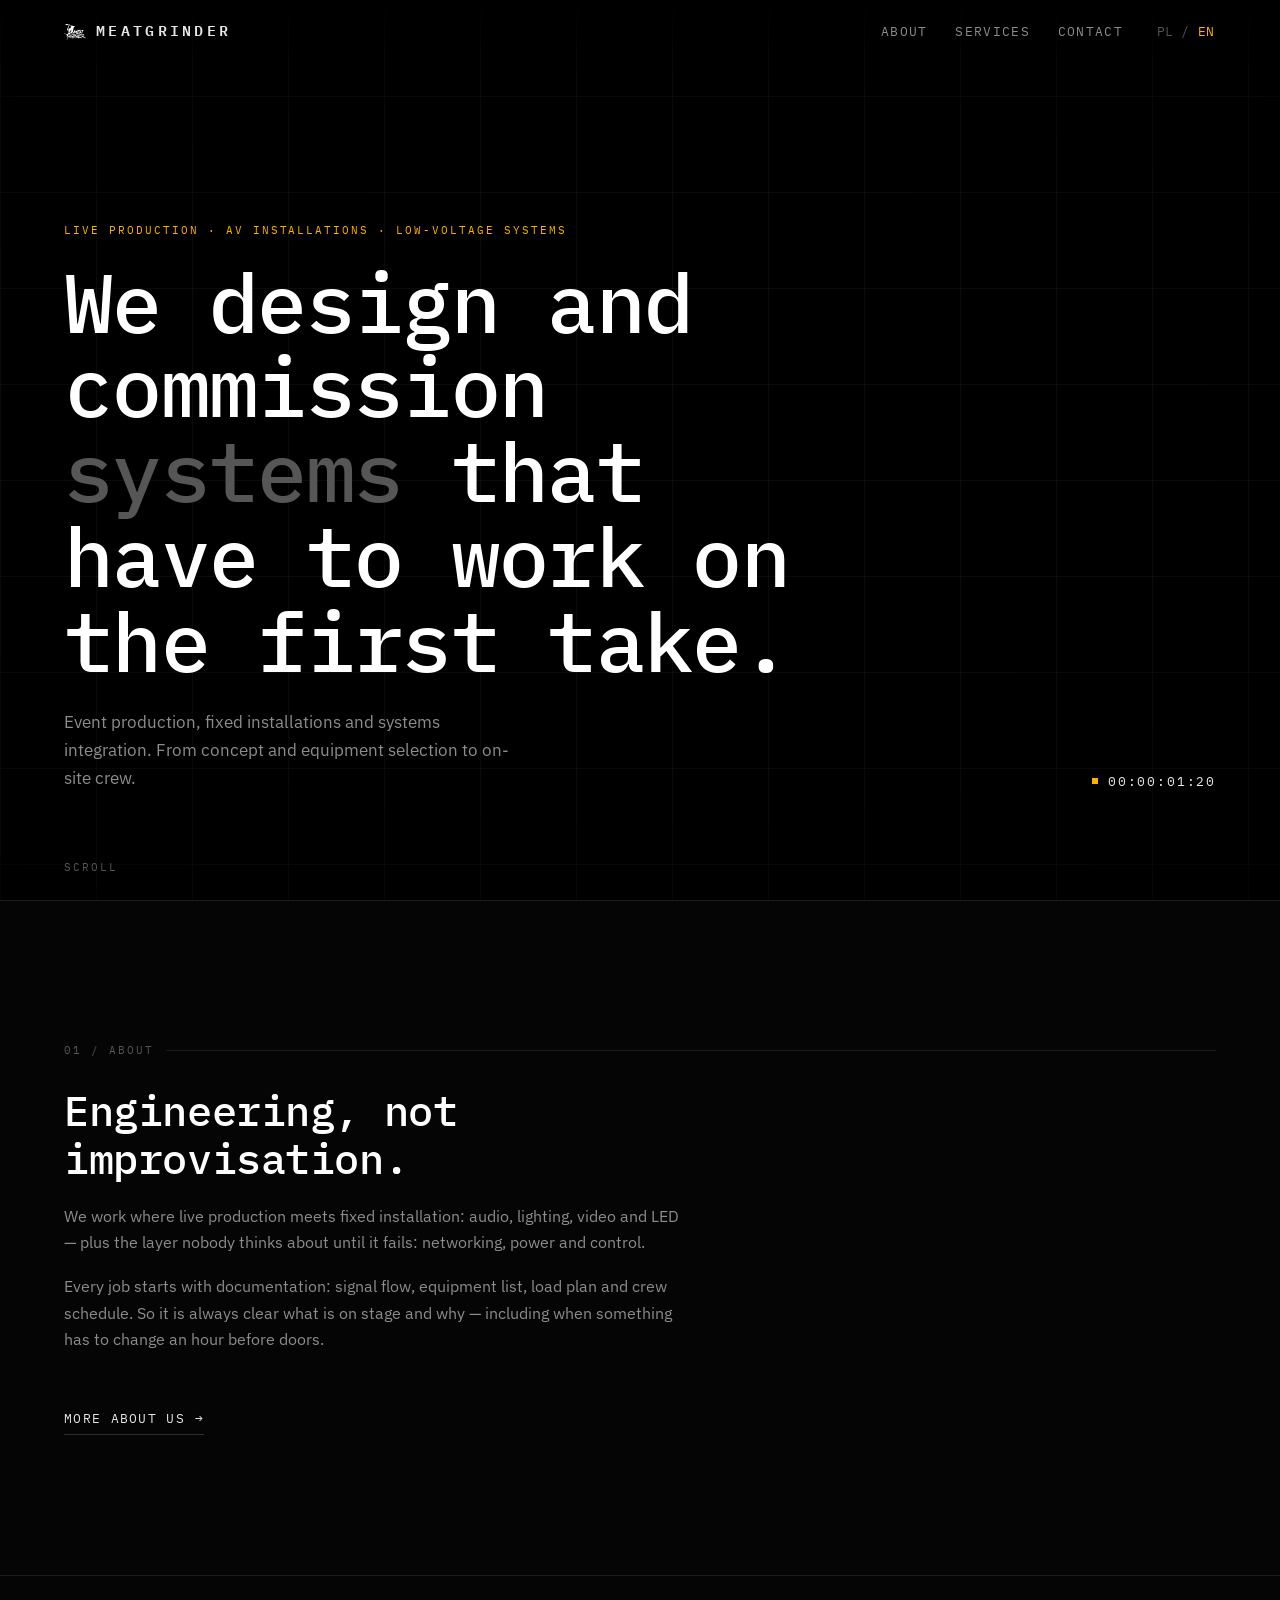
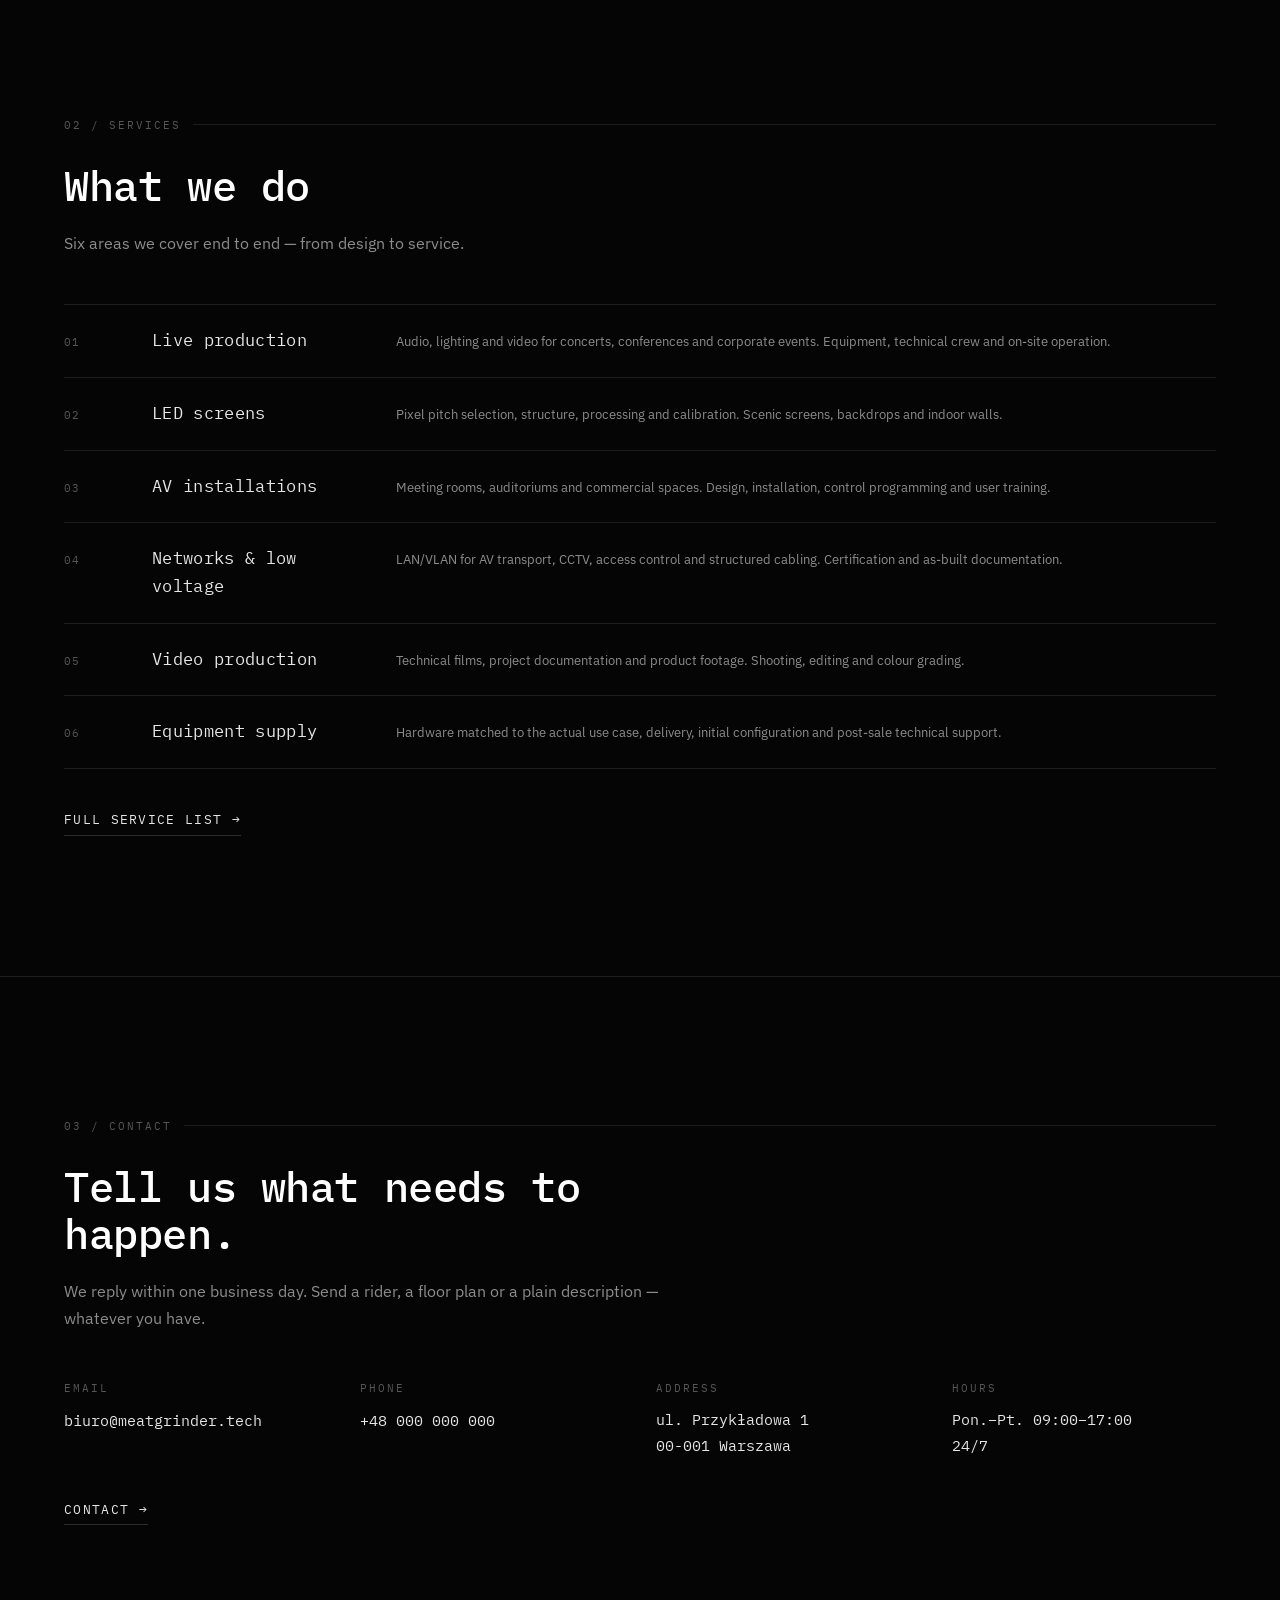
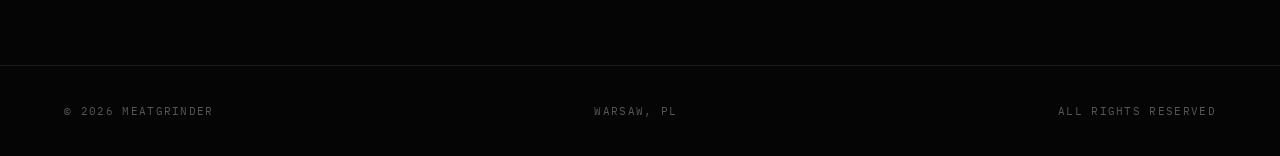
==== index.html @ f3e8b002 "dodane svg" ====
<!DOCTYPE html>
<html lang="pl">
<head>
<meta charset="utf-8">
<meta name="viewport" content="width=device-width, initial-scale=1">
<title> MEATGRINDER — technika eventowa</title>
<meta name="description" content="Oświetlenie eventowe, systemy multimedialne, rigging. Koncepcja, montaż, realizacja, obsługa.">
<meta name="theme-color" content="#050505">
<link rel="icon" href="assets/img/favicon.svg" type="image/svg+xml">

<!-- Open Graph -->
<meta property="og:title" content="MEATGRINDER">
<meta property="og:description" content="Oświetlenie eventowe · Systemy multimedialne · Rigging">
<meta property="og:type" content="website">

<link rel="preconnect" href="https://fonts.googleapis.com">
<link rel="preconnect" href="https://fonts.gstatic.com" crossorigin>
<link href="https://fonts.googleapis.com/css2?family=IBM+Plex+Mono:wght@400;500;600&family=IBM+Plex+Sans:wght@400;500&display=swap" rel="stylesheet">
<link rel="stylesheet" href="assets/css/style.css">

<script>
  /* klasa dodawana tylko wtedy, gdy intro faktycznie się odpali */
  (function () {
    try {
      if (!sessionStorage.getItem("averto.intro") &&
          !matchMedia("(prefers-reduced-motion: reduce)").matches) {
        document.documentElement.classList.add("is-intro");
      }
    } catch (e) {}
  })();
</script>
<noscript><style>.intro{display:none}</style></noscript>
</head>

<body>

<!-- ===== INTRO (raz na sesję) ===== -->
<div class="intro" id="intro" aria-hidden="true">
  <img class="intro__mark" src="assets/img/logo-mark.svg" alt="">
</div>

<!-- ===== NAVBAR ===== -->
<header class="nav" id="nav">
  <a class="nav__brand" href="index.html" aria-label="MEATGRINDER — strona główna">
    <img class="nav__mark" src="assets/img/logo-mark.svg" alt="">
    <span class="nav__word">MEATGRINDER</span>
  </a>

  <nav class="nav__links" id="navLinks" aria-label="Menu główne">
    <a href="o-nas.html"   data-i18n="nav.about">O nas</a>
    <a href="oferta.html"  data-i18n="nav.offer">Oferta</a>
    <a href="kontakt.html" data-i18n="nav.contact">Kontakt</a>
  </nav>

  <div class="lang lang--text" role="group" data-i18n-attr="aria-label:lang.aria" aria-label="Wybór języka">
    <button class="lang__btn" data-lang="pl" lang="pl">
      <img class="lang__flag" src="assets/img/flag-pl.svg" alt="">PL</button>
    <span class="lang__sep" aria-hidden="true">/</span>
    <button class="lang__btn" data-lang="en" lang="en">
      <img class="lang__flag" src="assets/img/flag-en.svg" alt="">EN</button>
  </div>

  <button class="nav__toggle" aria-expanded="false" aria-controls="navLinks" data-i18n="nav.menu">Menu</button>
</header>

<main>

  <!-- ===== HERO ===== -->
  <section class="hero">
    <video class="hero__media" autoplay muted loop playsinline preload="metadata"
           poster="assets/img/hero-poster.jpg">
      <source src="assets/video/hero.webm" type="video/webm">
      <source src="assets/video/hero.mp4"  type="video/mp4">
    </video>
    <div class="hero__scrim"></div>
    <div class="hero__grid"></div>

    <div class="hero__inner">
      <p class="hero__eyebrow" data-i18n="hero.eyebrow">Oświetlenie eventowe · Systemy multimedialne · Rigging</p>
      <h1 class="hero__title" data-i18n="hero.title">Zbudujemy Twój <em>event</em>.</h1>
      <p class="hero__sub" data-i18n="hero.sub">Oświetlenie eventowe, systemy multimedialne, i rigging. Od wsparcia koncepcyjnego, po montaż, obsługę i realizację.</p>
    </div>

    <div class="hero__tc" id="tc" aria-hidden="true"><b>00:00:00:00</b></div>
    <a class="hero__scroll" href="#o-nas" data-i18n="hero.scroll">Przewiń</a>
  </section>

  <!-- ===== O NAS ===== -->
  <section class="section" id="o-nas">
    <div class="wrap">
      <p class="label" data-i18n="about.label">01 / O nas</p>
      <div class="section__head">
        <h2 class="section__title" data-i18n="about.title">Inżynieria, nie improwizacja.</h2>
      </div>
      <div class="section__body">
        <p class="section__lead" data-i18n="about.p1">Pracujemy na styku sceny i instalacji: nagłośnienie, oświetlenie, wideo i LED, a do tego warstwa, o której nikt nie pamięta do momentu awarii — sieć, zasilanie i sterowanie.</p>
        <p data-i18n="about.p2">Każdą realizację zaczynamy od dokumentacji: schemat sygnałowy, lista sprzętu, plan obciążeń i rozpiska ekipy.</p>
      </div>
      <a class="more" href="o-nas.html"><span data-i18n="about.more">Więcej o firmie</span> →</a>
    </div>
  </section>

  <!-- ===== OFERTA ===== -->
  <section class="section" id="oferta">
    <div class="wrap">
      <p class="label" data-i18n="offer.label">02 / Oferta</p>
      <div class="section__head">
        <h2 class="section__title" data-i18n="offer.title">Zakres usług</h2>
        <p class="section__lead" data-i18n="offer.lead">Sześć obszarów, w których pracujemy kompleksowo — od projektu po serwis.</p>
      </div>

      <ul class="services">
        <li>
          <span class="services__idx">01</span>
          <span class="services__name" data-i18n="svc.1.name">Realizacje sceniczne</span>
          <span class="services__desc" data-i18n="svc.1.desc">Nagłośnienie, oświetlenie i wideo dla koncertów, konferencji i eventów firmowych.</span>
        </li>
        <li>
          <span class="services__idx">02</span>
          <span class="services__name" data-i18n="svc.2.name">Ekrany LED</span>
          <span class="services__desc" data-i18n="svc.2.desc">Dobór rastra, konstrukcja, procesing i kalibracja.</span>
        </li>
        <li>
          <span class="services__idx">03</span>
          <span class="services__name" data-i18n="svc.3.name">Instalacje AV</span>
          <span class="services__desc" data-i18n="svc.3.desc">Sale konferencyjne, audytoria i przestrzenie komercyjne.</span>
        </li>
        <li>
          <span class="services__idx">04</span>
          <span class="services__name" data-i18n="svc.4.name">Sieci i niskie prądy</span>
          <span class="services__desc" data-i18n="svc.4.desc">Sieci LAN/VLAN pod transmisję AV, CCTV, kontrola dostępu.</span>
        </li>
        <li>
          <span class="services__idx">05</span>
          <span class="services__name" data-i18n="svc.5.name">Produkcja wideo</span>
          <span class="services__desc" data-i18n="svc.5.desc">Filmy techniczne, dokumentacja realizacji i materiały produktowe.</span>
        </li>
        <li>
          <span class="services__idx">06</span>
          <span class="services__name" data-i18n="svc.6.name">Dystrybucja sprzętu</span>
          <span class="services__desc" data-i18n="svc.6.desc">Dobór urządzeń, dostawa, konfiguracja i wsparcie techniczne.</span>
        </li>
      </ul>

      <a class="more" href="oferta.html"><span data-i18n="offer.more">Pełna oferta</span> →</a>
    </div>
  </section>

  <!-- ===== KONTAKT ===== -->
  <section class="section" id="kontakt">
    <div class="wrap">
      <p class="label" data-i18n="contact.label">03 / Kontakt</p>
      <div class="section__head">
        <h2 class="section__title" data-i18n="contact.title">Napisz, co masz do zrobienia.</h2>
        <p class="section__lead" data-i18n="contact.lead">Odpowiadamy w ciągu jednego dnia roboczego.</p>
      </div>

      <div class="contact">
        <div>
          <p class="contact__k" data-i18n="contact.k.mail">E-mail</p>
          <a class="contact__v" href="mailto:kontakt@averto.pl">biuro@meatgrinder.tech</a>
        </div>
        <div>
          <p class="contact__k" data-i18n="contact.k.phone">Telefon</p>
          <a class="contact__v" href="tel:+48000000000">+48 000 000 000</a>
        </div>
        <div>
          <p class="contact__k" data-i18n="contact.k.addr">Adres</p>
          <p class="contact__v">ul. Przykładowa 1<br>00-001 Warszawa</p>
        </div>
        <div>
          <p class="contact__k" data-i18n="contact.k.hours">Godziny</p>
          <p class="contact__v">Pon.–Pt. 09:00–17:00<br>24/7</p>
        </div>
      </div>

      <a class="more" href="kontakt.html"><span data-i18n="nav.contact">Kontakt</span> →</a>
    </div>
  </section>

</main>

<!-- ===== STOPKA ===== -->
<footer class="footer">
  <div class="wrap footer__in">
    <span>© <span data-year>2026</span> MEATGRINDER</span>
    <span data-i18n="foot.made">Warszawa, PL</span>
    <span data-i18n="foot.rights">Wszelkie prawa zastrzeżone</span>
  </div>
</footer>

<script src="assets/js/i18n.js"></script>
<script src="assets/js/main.js"></script>
</body>
</html>
---- assets/css/style.css ----
/* =========================================================================
   AVERTO — arkusz główny
   Struktura: 1) tokeny  2) reset  3) nawigacja  4) hero  5) sekcje
              6) strony wewnętrzne  7) stopka  8) intro  9) responsywność
   ========================================================================= */

/* ---------- 1. TOKENY ---------------------------------------------------- */
:root {
  /* kolory */
  --bg:         #050505;   /* tło główne — nie czysta czerń, mniej "dziury" na OLED */
  --bg-elev:    #0b0b0b;   /* tło kart / navbara po scrollu */
  --line:       #1c1c1c;   /* hairline domyślny */
  --line-hi:    #2e2e2e;   /* hairline aktywny */
  --text:       #e6e6e6;   /* tekst podstawowy */
  --text-dim:   #8c8c8c;   /* tekst drugorzędny */
  --text-faint: #565656;   /* etykiety, metadane */
  --text-max:   #ffffff;   /* tylko hover i największy display */
  --signal:     #ffb000;   /* jedyny kolor akcentu — bursztyn terminala */

  /* typografia */
  --mono: "IBM Plex Mono", ui-monospace, SFMono-Regular, Menlo, Consolas, monospace;
  --sans: "IBM Plex Sans", ui-sans-serif, system-ui, "Segoe UI", Arial, sans-serif;
  /* chcesz 100% command line? podmień powyżej --sans na taką samą wartość jak --mono */

  --fs-display: clamp(2.4rem, 7vw, 5.2rem);
  --fs-h2:      clamp(1.6rem, 3.4vw, 2.6rem);
  --fs-h3:      1.05rem;
  --fs-body:    1rem;
  --fs-small:   0.8125rem;
  --fs-label:   0.6875rem;

  --track-label: 0.18em;   /* letter-spacing etykiet */
  --track-nav:   0.1em;

  /* siatka */
  --nav-h:   64px;
  --gutter:  clamp(20px, 5vw, 64px);
  --maxw:    1320px;
  --readw:   62ch;

  --ease: cubic-bezier(0.22, 1, 0.36, 1);
}

/* ---------- 2. RESET ----------------------------------------------------- */
*, *::before, *::after { box-sizing: border-box; }

html { scroll-behavior: smooth; scroll-padding-top: var(--nav-h); }

body {
  margin: 0;
  background: var(--bg);
  color: var(--text);
  font-family: var(--sans);
  font-size: var(--fs-body);
  line-height: 1.65;
  -webkit-font-smoothing: antialiased;
  text-rendering: optimizeLegibility;
}

img, svg, video { display: block; max-width: 100%; }
a { color: inherit; text-decoration: none; }
button { font: inherit; color: inherit; background: none; border: 0; cursor: pointer; }

:focus-visible {
  outline: 1px solid var(--signal);
  outline-offset: 3px;
}

::selection { background: var(--signal); color: #000; }

/* pomocnicze */
.wrap { width: 100%; max-width: var(--maxw); margin-inline: auto; padding-inline: var(--gutter); }
.sr-only {
  position: absolute; width: 1px; height: 1px; padding: 0; margin: -1px;
  overflow: hidden; clip: rect(0 0 0 0); white-space: nowrap; border: 0;
}

/* etykieta sekcji — mała, monospace, spacjowana */
.label {
  font-family: var(--mono);
  font-size: var(--fs-label);
  letter-spacing: var(--track-label);
  text-transform: uppercase;
  color: var(--text-faint);
  display: flex;
  align-items: center;
  gap: 12px;
  margin: 0 0 28px;
}
.label::after {
  content: "";
  flex: 1;
  height: 1px;
  background: var(--line);
}

h1, h2, h3 { font-family: var(--mono); font-weight: 500; margin: 0; }

/* ---------- 3. NAWIGACJA ------------------------------------------------- */
.nav {
  position: fixed;
  inset: 0 0 auto 0;
  z-index: 60;
  height: var(--nav-h);
  display: flex;
  align-items: center;
  gap: 32px;
  padding-inline: var(--gutter);
  background: transparent;
  border-bottom: 1px solid transparent;
  transition: background .35s var(--ease), border-color .35s var(--ease);
}
/* nad filmem: delikatny scrim, żeby litery były czytelne */
.nav::before {
  content: "";
  position: absolute; inset: 0;
  background: linear-gradient(to bottom, rgba(0,0,0,.85), rgba(0,0,0,0));
  pointer-events: none;
  transition: opacity .35s var(--ease);
}
.nav.is-solid {
  background: rgba(5,5,5,.92);
  backdrop-filter: blur(10px);
  border-bottom-color: var(--line);
}
.nav.is-solid::before { opacity: 0; }
/* podstrony mają navbar czarny od startu */
.nav.nav--opaque { background: var(--bg); border-bottom-color: var(--line); }
.nav.nav--opaque::before { opacity: 0; }

.nav__brand {
  position: relative;
  display: flex;
  align-items: center;
  gap: 10px;
  margin-right: auto;
}
.nav__mark { width: 22px; height: 22px; }
.nav__word {
  font-family: var(--mono);
  font-size: 0.9375rem;
  font-weight: 600;
  letter-spacing: 0.22em;
  text-transform: uppercase;
}
.nav__word span { color: var(--text-faint); font-weight: 400; }

.nav__links { position: relative; display: flex; gap: 28px; }
.nav__links a {
  font-family: var(--mono);
  font-size: var(--fs-small);
  letter-spacing: var(--track-nav);
  text-transform: uppercase;
  color: var(--text-dim);
  padding: 6px 0;
  transition: color .2s;
}
.nav__links a:hover { color: var(--text-max); }
.nav__links a[aria-current="page"] { color: var(--text); }
.nav__links a[aria-current="page"]::after {
  content: "";
  display: block;
  height: 1px;
  margin-top: 4px;
  background: var(--signal);
}

/* przełącznik języka */
.lang {
  position: relative;
  display: flex;
  align-items: center;
  gap: 6px;
  font-family: var(--mono);
  font-size: var(--fs-small);
  letter-spacing: 0.08em;
}
.lang__sep { color: var(--text-faint); }
.lang__btn {
  color: var(--text-faint);
  padding: 4px 2px;
  transition: color .2s;
}
.lang__btn:hover { color: var(--text); }
.lang__btn.is-active { color: var(--signal); }
.lang__flag { width: 18px; height: 12px; margin-right: 6px; vertical-align: -1px; }
/* domyślnie flagi ukryte — patrz README, sekcja "Flagi" */
.lang--text .lang__flag { display: none; }

/* przycisk menu mobilnego */
.nav__toggle {
  display: none;
  font-family: var(--mono);
  font-size: var(--fs-small);
  letter-spacing: var(--track-nav);
  color: var(--text);
}

/* ---------- 4. HERO ------------------------------------------------------ */
.hero {
  position: relative;
  min-height: 100svh;
  display: flex;
  align-items: flex-end;
  overflow: hidden;
  background: #000;
}
.hero__media {
  position: absolute;
  inset: 0;
  width: 100%; height: 100%;
  object-fit: cover;
  /* film sam w sobie przygaszony — logo i tekst zawsze wygrywają */
  filter: saturate(.75) contrast(1.05) brightness(.62);
}
/* scrim: ciemniej u góry (navbar) i u dołu (treść), jaśniej w środku */
.hero__scrim {
  position: absolute; inset: 0;
  background:
    linear-gradient(to bottom, rgba(0,0,0,.75) 0%, rgba(0,0,0,.15) 30%,
                    rgba(0,0,0,.35) 65%, rgba(0,0,0,.9) 100%),
    radial-gradient(120% 90% at 50% 45%, transparent 40%, rgba(0,0,0,.6) 100%);
}
/* siatka techniczna — ledwo widoczna, ale nadaje "rysunek techniczny" */
.hero__grid {
  position: absolute; inset: 0;
  background-image:
    linear-gradient(to right, rgba(255,255,255,.045) 1px, transparent 1px),
    linear-gradient(to bottom, rgba(255,255,255,.045) 1px, transparent 1px);
  background-size: 96px 96px;
  mask-image: radial-gradient(140% 100% at 50% 50%, #000 30%, transparent 85%);
  pointer-events: none;
}

.hero__inner {
  position: relative;
  width: 100%;
  max-width: var(--maxw);
  margin-inline: auto;
  padding: 0 var(--gutter) clamp(64px, 12vh, 132px);
}
.hero__eyebrow {
  font-family: var(--mono);
  font-size: var(--fs-label);
  letter-spacing: var(--track-label);
  text-transform: uppercase;
  color: var(--signal);
  margin: 0 0 20px;
}
.hero__title {
  font-size: var(--fs-display);
  line-height: 1.02;
  letter-spacing: -0.02em;
  color: var(--text-max);
  max-width: 16ch;
}
.hero__title em {
  font-style: normal;
  color: var(--text-faint);
}
.hero__sub {
  margin: 24px 0 0;
  max-width: 46ch;
  color: var(--text-dim);
  font-size: 1.0625rem;
}

/* SYGNATURA: timecode wypalony w obrazie, jak z kamery */
.hero__tc {
  position: absolute;
  right: var(--gutter);
  bottom: clamp(64px, 12vh, 132px);
  font-family: var(--mono);
  font-size: var(--fs-small);
  letter-spacing: 0.14em;
  color: var(--text-dim);
  font-variant-numeric: tabular-nums;
  display: flex;
  align-items: center;
  gap: 10px;
}
.hero__tc b {
  font-weight: 400;
  color: var(--text);
}
.hero__tc::before {
  content: "";
  width: 6px; height: 6px;
  background: var(--signal);
  animation: pulse 2s steps(1, end) infinite;
}
@keyframes pulse { 0%, 60% { opacity: 1; } 61%, 100% { opacity: .15; } }

.hero__scroll {
  position: absolute;
  left: var(--gutter);
  bottom: 24px;
  font-family: var(--mono);
  font-size: var(--fs-label);
  letter-spacing: var(--track-label);
  text-transform: uppercase;
  color: var(--text-faint);
  transition: color .2s;
}
.hero__scroll:hover { color: var(--text); }

/* ---------- 5. SEKCJE NA STRONIE GŁÓWNEJ --------------------------------- */
.section {
  position: relative;
  padding-block: clamp(72px, 11vw, 140px);
  border-top: 1px solid var(--line);
}
.section:first-of-type { border-top: 0; }

.section__head { max-width: var(--readw); }
.section__title {
  font-size: var(--fs-h2);
  line-height: 1.15;
  letter-spacing: -0.01em;
  color: var(--text-max);
}
.section__lead {
  margin: 20px 0 0;
  color: var(--text-dim);
  max-width: var(--readw);
}
.section__body p { max-width: var(--readw); color: var(--text-dim); }
.section__body p + p { margin-top: 1.1em; }

.more {
  display: inline-flex;
  align-items: center;
  gap: 10px;
  margin-top: 40px;
  padding-bottom: 4px;
  font-family: var(--mono);
  font-size: var(--fs-small);
  letter-spacing: var(--track-nav);
  text-transform: uppercase;
  color: var(--text);
  border-bottom: 1px solid var(--line-hi);
  transition: color .2s, border-color .2s, gap .2s var(--ease);
}
.more:hover { color: var(--signal); border-color: var(--signal); gap: 16px; }

/* lista usług */
.services {
  list-style: none;
  margin: 48px 0 0;
  padding: 0;
  border-top: 1px solid var(--line);
}
.services li {
  display: grid;
  grid-template-columns: 64px minmax(0, 22ch) 1fr;
  gap: 24px;
  align-items: baseline;
  padding: 22px 0;
  border-bottom: 1px solid var(--line);
  transition: background .25s;
}
.services li:hover { background: #0a0a0a; }
.services__idx {
  font-family: var(--mono);
  font-size: var(--fs-label);
  letter-spacing: 0.1em;
  color: var(--text-faint);
}
.services li:hover .services__idx { color: var(--signal); }
.services__name {
  font-family: var(--mono);
  font-size: var(--fs-h3);
  letter-spacing: 0.02em;
  color: var(--text);
}
.services__desc { color: var(--text-dim); font-size: var(--fs-small); line-height: 1.7; }

/* dane kontaktowe */
.contact {
  display: grid;
  grid-template-columns: repeat(auto-fit, minmax(220px, 1fr));
  gap: 40px 32px;
  margin-top: 48px;
}
.contact__k {
  font-family: var(--mono);
  font-size: var(--fs-label);
  letter-spacing: var(--track-label);
  text-transform: uppercase;
  color: var(--text-faint);
  margin: 0 0 10px;
}
.contact__v {
  font-family: var(--mono);
  font-size: 0.95rem;
  color: var(--text);
  margin: 0;
  line-height: 1.7;
}
a.contact__v:hover { color: var(--signal); }

/* ---------- 6. STRONY WEWNĘTRZNE ----------------------------------------- */
.page {
  padding-top: calc(var(--nav-h) + clamp(56px, 9vw, 112px));
  padding-bottom: clamp(72px, 11vw, 140px);
  min-height: calc(100svh - 180px);
}
.page__title {
  font-size: var(--fs-display);
  line-height: 1.05;
  letter-spacing: -0.02em;
  color: var(--text-max);
  max-width: 18ch;
}
.page__lead {
  margin: 28px 0 0;
  max-width: var(--readw);
  color: var(--text-dim);
  font-size: 1.0625rem;
}
.page__rule { height: 1px; background: var(--line); margin: clamp(48px, 7vw, 88px) 0; }

.cols {
  display: grid;
  grid-template-columns: repeat(auto-fit, minmax(260px, 1fr));
  gap: clamp(32px, 5vw, 64px);
}
.cols h3 {
  font-size: var(--fs-h3);
  letter-spacing: 0.02em;
  color: var(--text);
  margin-bottom: 12px;
}
.cols p { margin: 0; color: var(--text-dim); font-size: var(--fs-small); line-height: 1.75; }

/* dane techniczne / specyfikacja firmy — układ tabelaryczny */
.spec { border-top: 1px solid var(--line); margin-top: 8px; }
.spec div {
  display: grid;
  grid-template-columns: minmax(140px, 20%) 1fr;
  gap: 24px;
  padding: 14px 0;
  border-bottom: 1px solid var(--line);
  font-family: var(--mono);
  font-size: var(--fs-small);
}
.spec dt { color: var(--text-faint); letter-spacing: 0.08em; text-transform: uppercase; font-size: var(--fs-label); align-self: center; }
.spec dd { margin: 0; color: var(--text); }

/* formularz */
.form { margin-top: 40px; max-width: 560px; }
.form__row { margin-bottom: 24px; }
.form label {
  display: block;
  font-family: var(--mono);
  font-size: var(--fs-label);
  letter-spacing: var(--track-label);
  text-transform: uppercase;
  color: var(--text-faint);
  margin-bottom: 8px;
}
.form input, .form textarea {
  width: 100%;
  background: transparent;
  border: 0;
  border-bottom: 1px solid var(--line-hi);
  color: var(--text);
  font-family: var(--mono);
  font-size: 0.9375rem;
  padding: 10px 0;
  transition: border-color .2s;
}
.form input:focus, .form textarea:focus {
  outline: none;
  border-bottom-color: var(--signal);
}
.form textarea { resize: vertical; min-height: 120px; }
.btn {
  display: inline-flex;
  align-items: center;
  gap: 12px;
  padding: 14px 28px;
  border: 1px solid var(--line-hi);
  font-family: var(--mono);
  font-size: var(--fs-small);
  letter-spacing: var(--track-nav);
  text-transform: uppercase;
  color: var(--text);
  transition: border-color .2s, color .2s, background .2s;
}
.btn:hover { border-color: var(--signal); color: var(--signal); background: rgba(255,176,0,.05); }

/* ---------- 7. STOPKA ---------------------------------------------------- */
.footer {
  border-top: 1px solid var(--line);
  padding-block: 36px;
}
.footer__in {
  display: flex;
  flex-wrap: wrap;
  gap: 16px 32px;
  align-items: center;
  justify-content: space-between;
  font-family: var(--mono);
  font-size: var(--fs-label);
  letter-spacing: 0.12em;
  text-transform: uppercase;
  color: var(--text-faint);
}
.footer__in a:hover { color: var(--text); }

/* ---------- 8. INTRO (jednorazowa animacja logo) ------------------------- */
.intro {
  position: fixed;
  inset: 0;
  z-index: 100;
  background: var(--bg);
  display: grid;
  place-items: center;
  transition: opacity .6s var(--ease);
}
.intro__mark {
  width: clamp(96px, 16vw, 168px);
  opacity: 0;
  transform: scale(.94);
  animation: introIn .7s var(--ease) forwards;
}
@keyframes introIn { to { opacity: 1; transform: scale(1); } }
.intro.is-done { opacity: 0; pointer-events: none; }
/* logo w navbarze pojawia się dopiero po intro */
.is-intro .nav__brand { opacity: 0; }
.nav__brand { transition: opacity .4s var(--ease); }

/* ---------- 9. RESPONSYWNOŚĆ --------------------------------------------- */
@media (max-width: 860px) {
  .nav__toggle { display: block; order: 3; }
  .lang { order: 2; }
  .nav { gap: 20px; }

  .nav__links {
    position: fixed;
    inset: var(--nav-h) 0 0 0;
    flex-direction: column;
    gap: 0;
    background: var(--bg);
    padding: 8px var(--gutter) 40px;
    transform: translateY(-8px);
    opacity: 0;
    visibility: hidden;
    transition: opacity .25s var(--ease), transform .25s var(--ease), visibility .25s;
  }
  .nav__links.is-open { opacity: 1; visibility: visible; transform: none; }
  .nav__links a {
    font-size: 1.25rem;
    padding: 22px 0;
    border-bottom: 1px solid var(--line);
    color: var(--text);
  }

  .services li { grid-template-columns: 48px 1fr; }
  .services__desc { grid-column: 2; }
  .hero__tc { bottom: 24px; }
  .hero__scroll { display: none; }
  .spec div { grid-template-columns: 1fr; gap: 6px; }
}

@media (prefers-reduced-motion: reduce) {
  html { scroll-behavior: auto; }
  *, *::before, *::after {
    animation-duration: .01ms !important;
    animation-iteration-count: 1 !important;
    transition-duration: .01ms !important;
  }
}
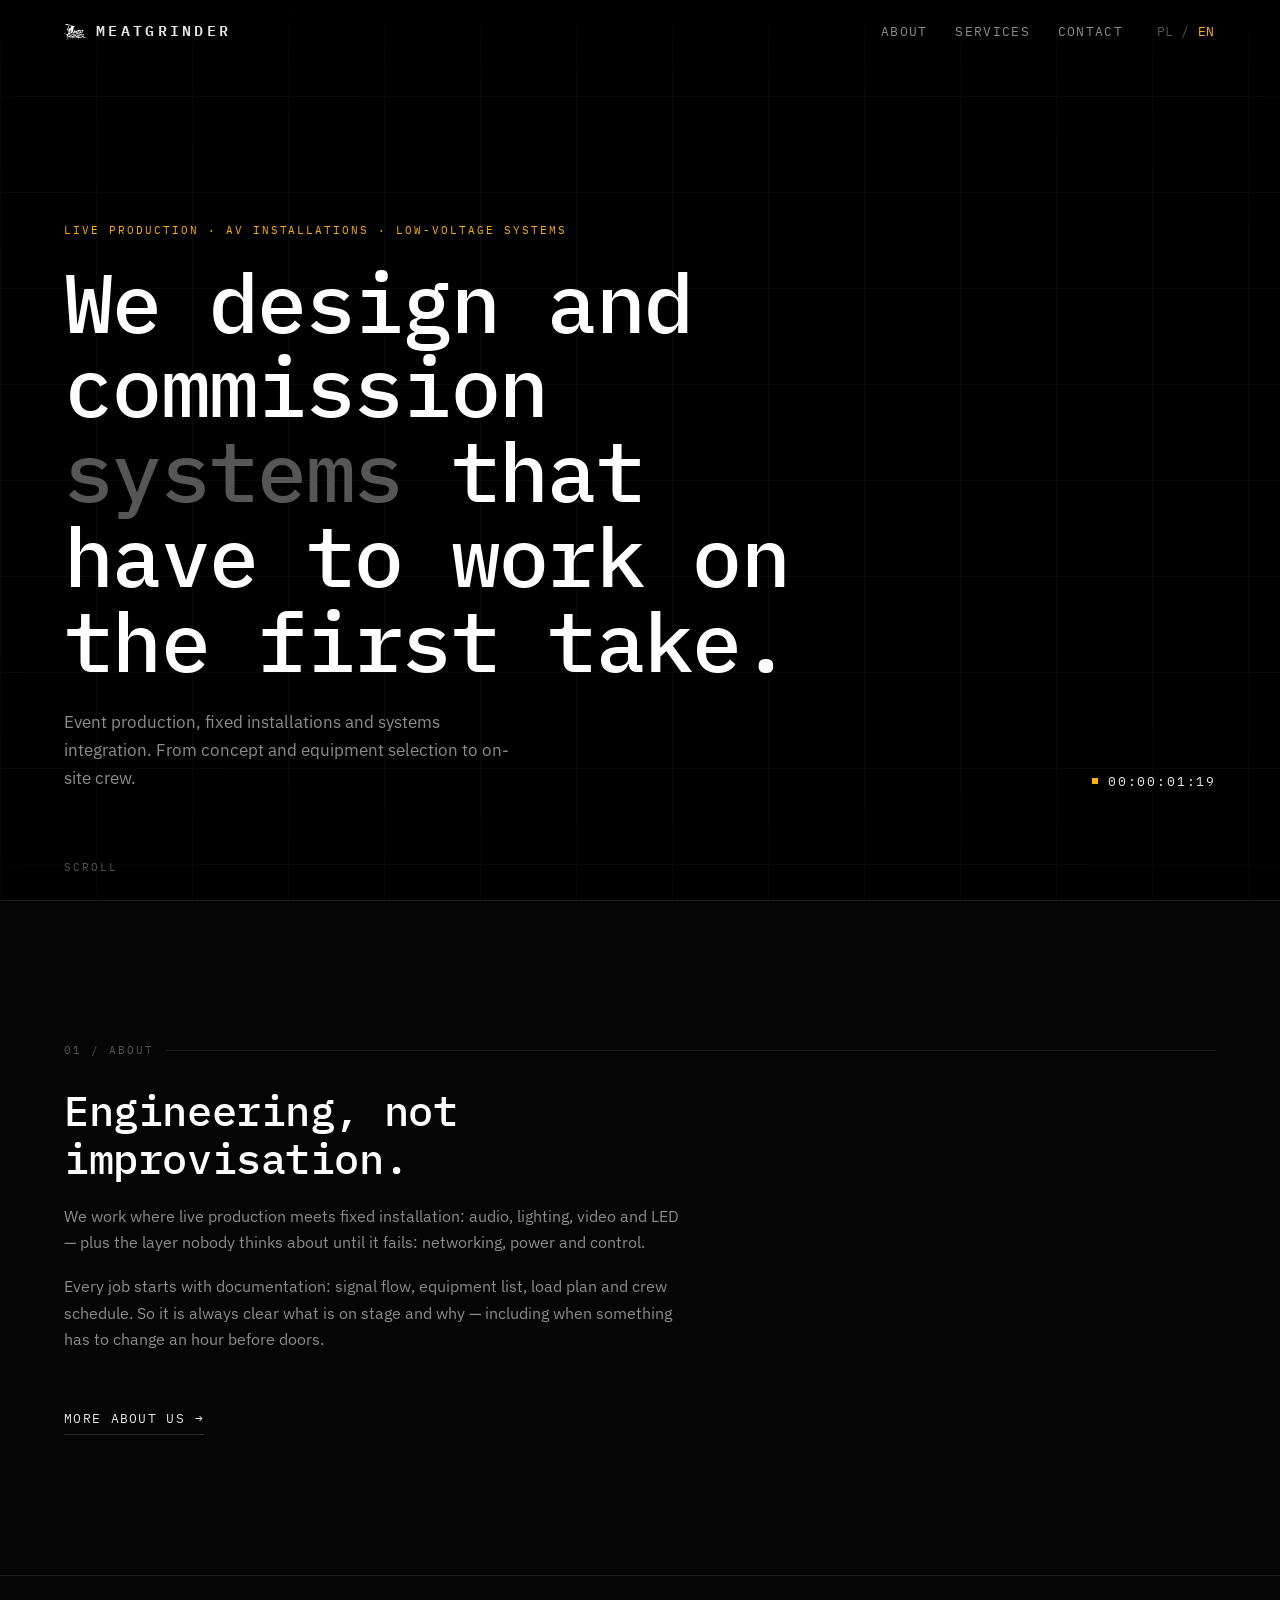
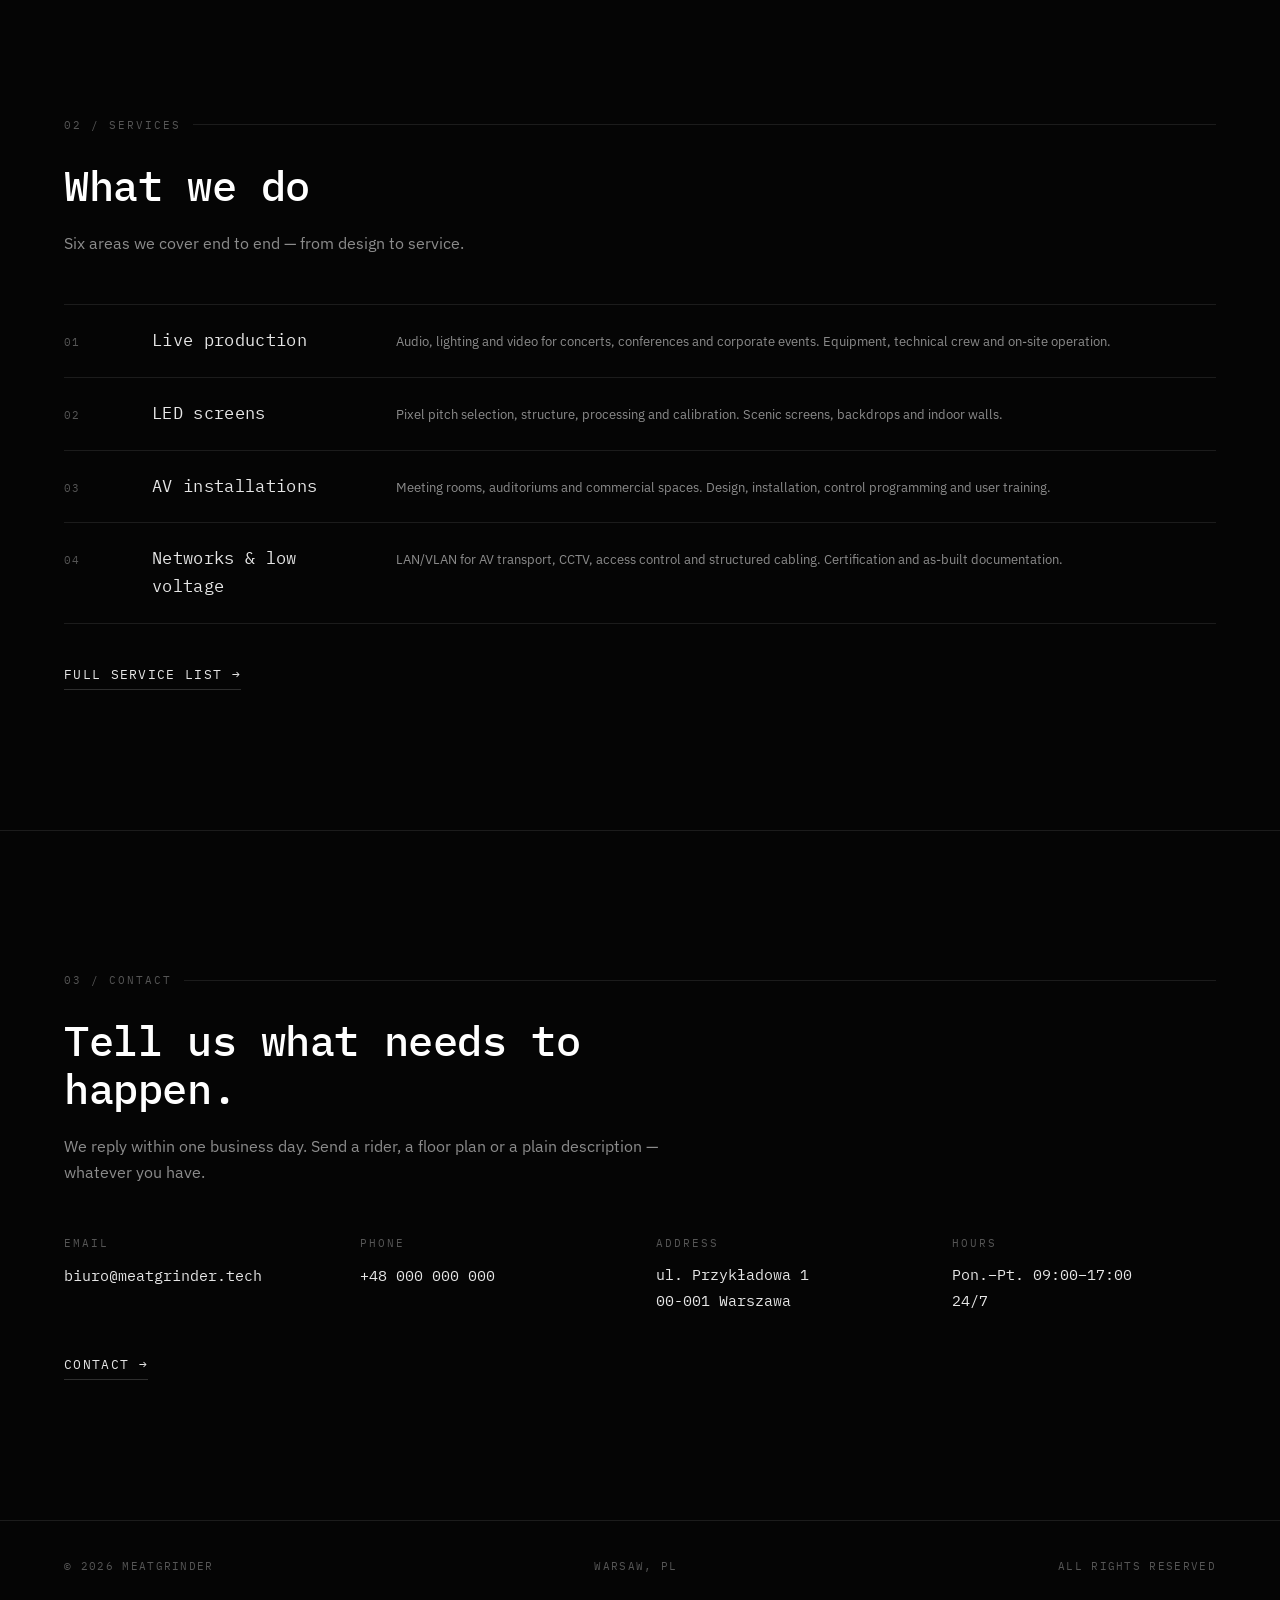
==== commit 01665fe5: "Aktualizacja treści: branding MEATGRINDER, opisy oferty i o nas Co-Authored-By: Claude Sonnet 5 <nor" ====
--- a/index.html
+++ b/index.html
@@ -130,7 +130,7 @@
           <span class="services__name" data-i18n="svc.4.name">Sieci i niskie prądy</span>
           <span class="services__desc" data-i18n="svc.4.desc">Sieci LAN/VLAN pod transmisję AV, CCTV, kontrola dostępu.</span>
         </li>
-        <li>
+        <!--<li>
           <span class="services__idx">05</span>
           <span class="services__name" data-i18n="svc.5.name">Produkcja wideo</span>
           <span class="services__desc" data-i18n="svc.5.desc">Filmy techniczne, dokumentacja realizacji i materiały produktowe.</span>
@@ -141,7 +141,7 @@
           <span class="services__desc" data-i18n="svc.6.desc">Dobór urządzeń, dostawa, konfiguracja i wsparcie techniczne.</span>
         </li>
       </ul>
-
+    -->
       <a class="more" href="oferta.html"><span data-i18n="offer.more">Pełna oferta</span> →</a>
     </div>
   </section>
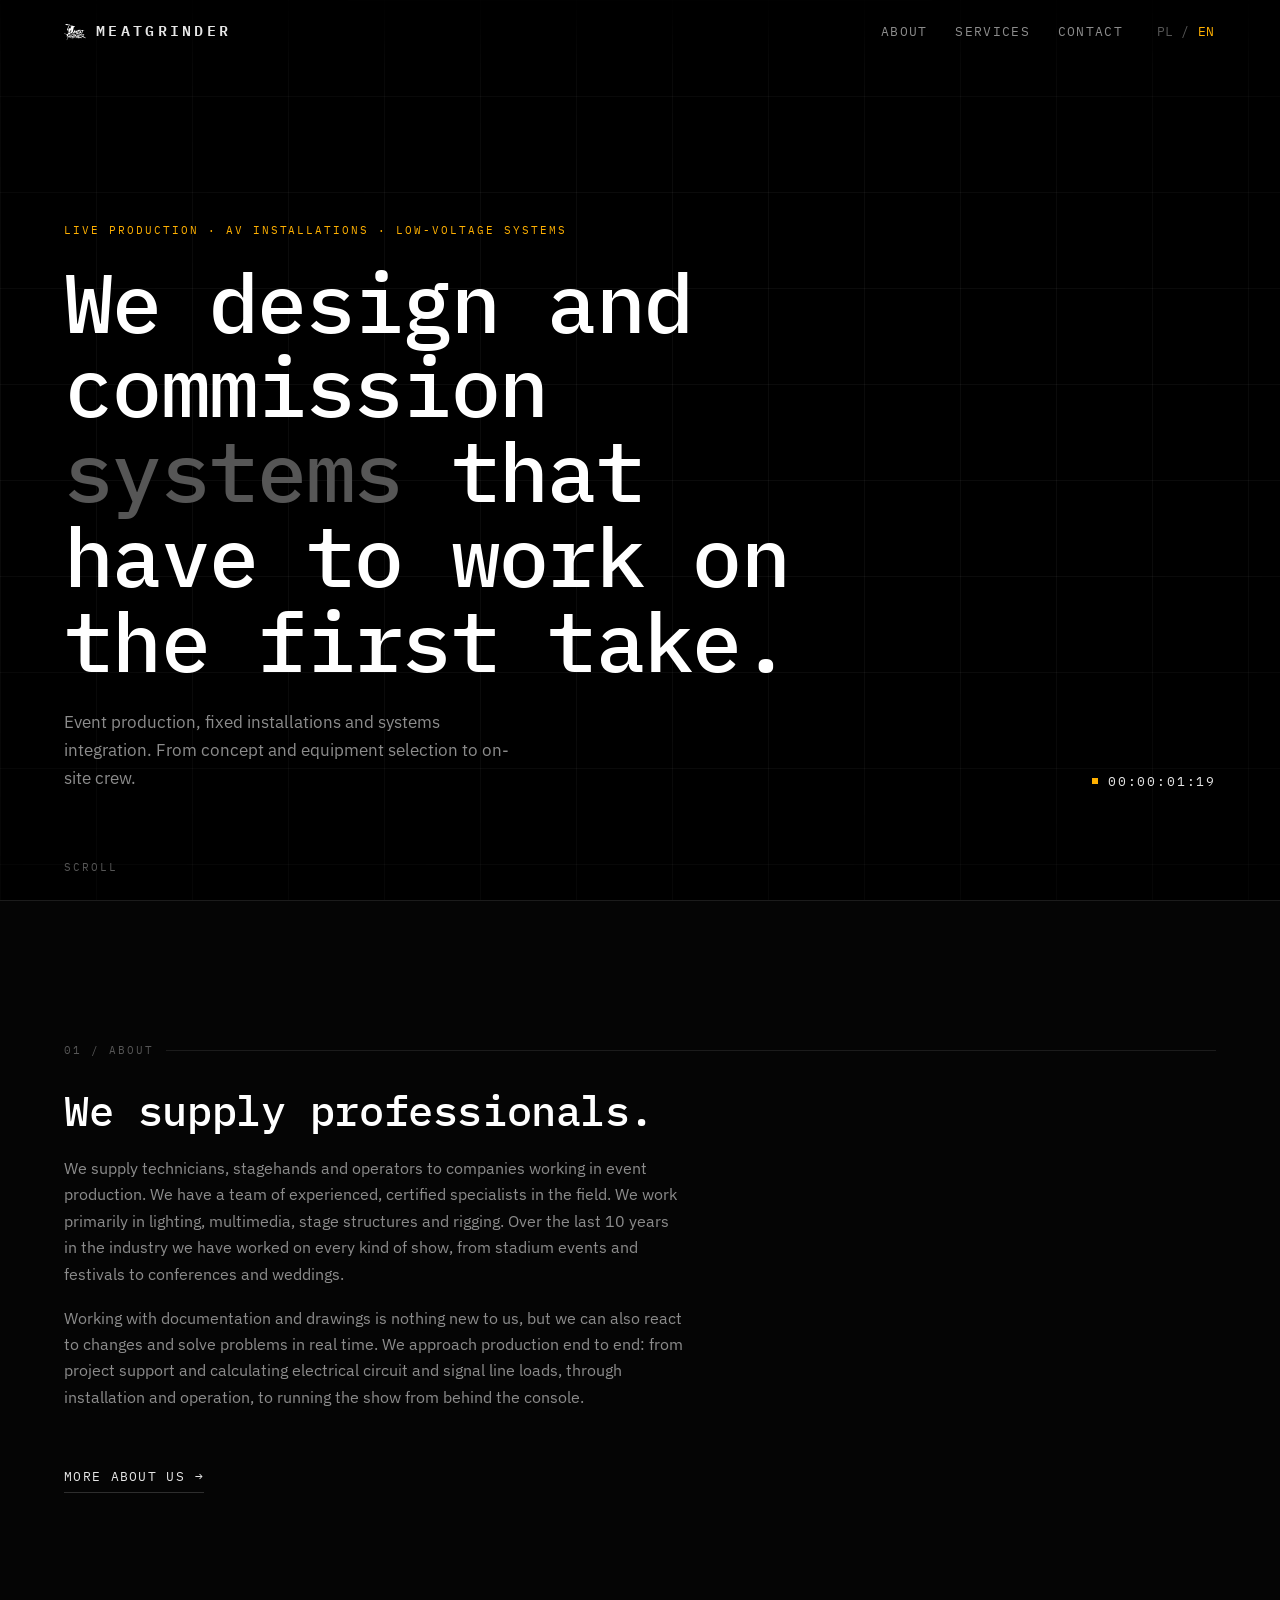
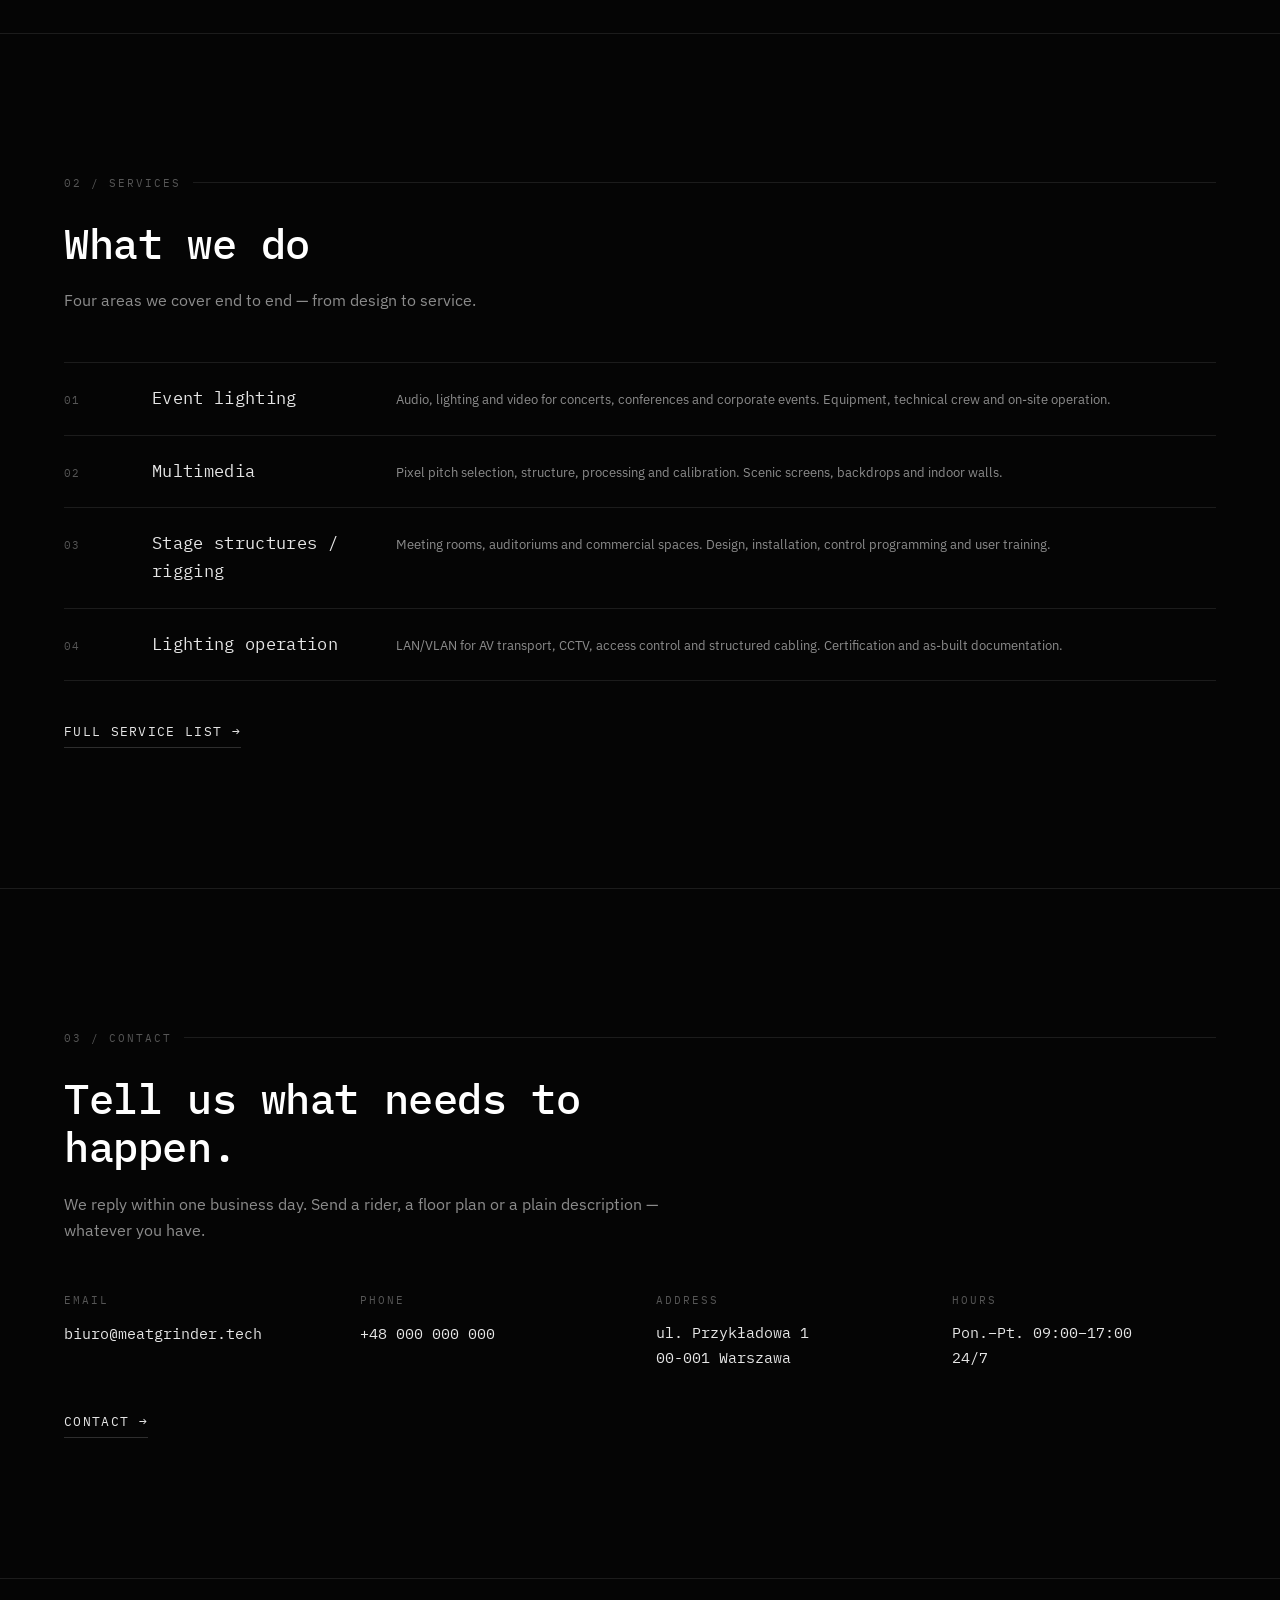
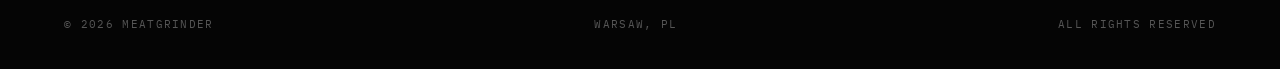
==== commit 8203a1d6: "Poprawki: literówka, EN zgodny z PL, zamknięcie listy ofert, resztki AVERTO Co-Authored-By: Claude S" ====
--- a/index.html
+++ b/index.html
@@ -112,22 +112,22 @@
       <ul class="services">
         <li>
           <span class="services__idx">01</span>
-          <span class="services__name" data-i18n="svc.1.name">Realizacje sceniczne</span>
+          <span class="services__name" data-i18n="svc.1.name">Oświetlenie eventowe</span>
           <span class="services__desc" data-i18n="svc.1.desc">Nagłośnienie, oświetlenie i wideo dla koncertów, konferencji i eventów firmowych.</span>
         </li>
         <li>
           <span class="services__idx">02</span>
-          <span class="services__name" data-i18n="svc.2.name">Ekrany LED</span>
+          <span class="services__name" data-i18n="svc.2.name">Multimedia</span>
           <span class="services__desc" data-i18n="svc.2.desc">Dobór rastra, konstrukcja, procesing i kalibracja.</span>
         </li>
         <li>
           <span class="services__idx">03</span>
-          <span class="services__name" data-i18n="svc.3.name">Instalacje AV</span>
+          <span class="services__name" data-i18n="svc.3.name">Konstrukcje sceniczne / rigging</span>
           <span class="services__desc" data-i18n="svc.3.desc">Sale konferencyjne, audytoria i przestrzenie komercyjne.</span>
         </li>
         <li>
           <span class="services__idx">04</span>
-          <span class="services__name" data-i18n="svc.4.name">Sieci i niskie prądy</span>
+          <span class="services__name" data-i18n="svc.4.name">Realizacja oświetlenia</span>
           <span class="services__desc" data-i18n="svc.4.desc">Sieci LAN/VLAN pod transmisję AV, CCTV, kontrola dostępu.</span>
         </li>
         <!--<li>
@@ -140,8 +140,8 @@
           <span class="services__name" data-i18n="svc.6.name">Dystrybucja sprzętu</span>
           <span class="services__desc" data-i18n="svc.6.desc">Dobór urządzeń, dostawa, konfiguracja i wsparcie techniczne.</span>
         </li>
+        -->
       </ul>
-    -->
       <a class="more" href="oferta.html"><span data-i18n="offer.more">Pełna oferta</span> →</a>
     </div>
   </section>
@@ -158,7 +158,7 @@
       <div class="contact">
         <div>
           <p class="contact__k" data-i18n="contact.k.mail">E-mail</p>
-          <a class="contact__v" href="mailto:kontakt@averto.pl">biuro@meatgrinder.tech</a>
+          <a class="contact__v" href="mailto:biuro@meatgrinder.tech">biuro@meatgrinder.tech</a>
         </div>
         <div>
           <p class="contact__k" data-i18n="contact.k.phone">Telefon</p>
--- a/assets/css/style.css
+++ b/assets/css/style.css
@@ -1,5 +1,5 @@
 /* =========================================================================
-   AVERTO — arkusz główny
+   MEATGRINDER — arkusz główny
    Struktura: 1) tokeny  2) reset  3) nawigacja  4) hero  5) sekcje
               6) strony wewnętrzne  7) stopka  8) intro  9) responsywność
    ========================================================================= */
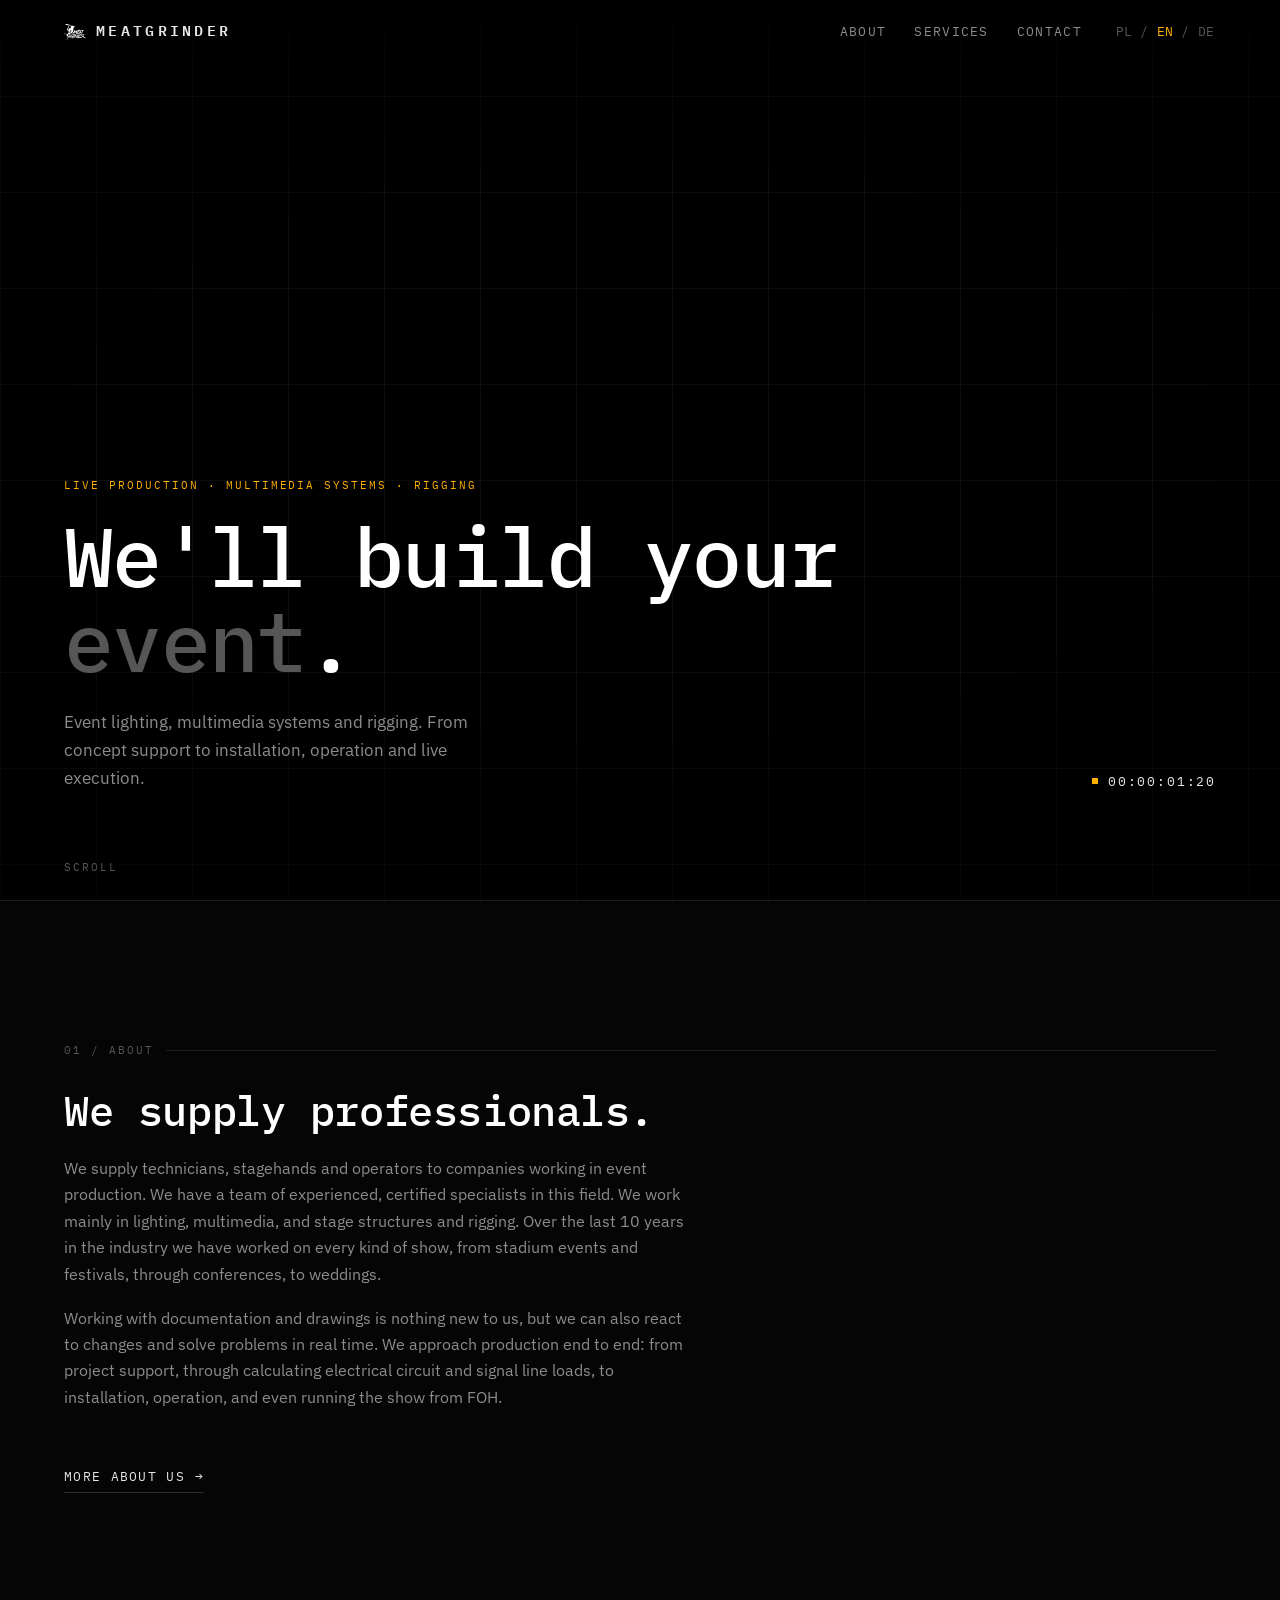
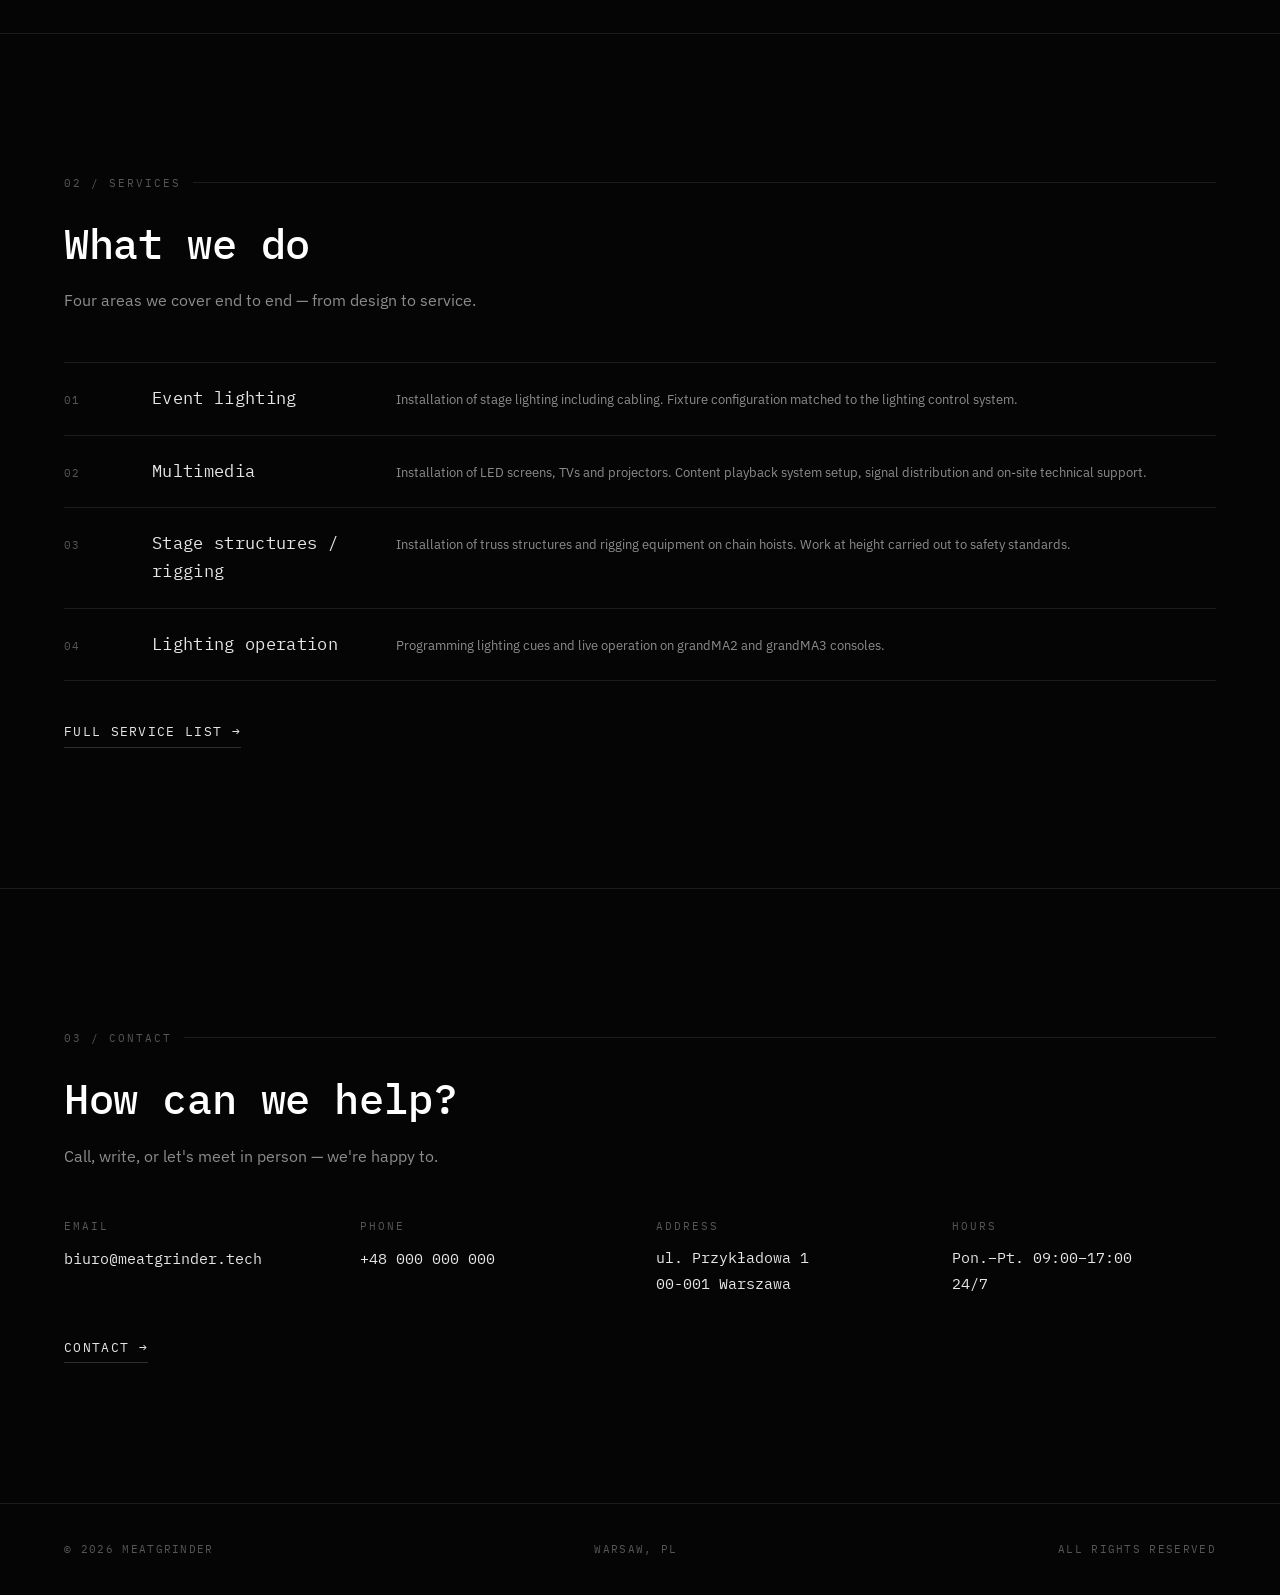
==== commit 7c73aa1e: "Nowe teksty PL, aktualizacja EN i dodanie wersji DE Co-Authored-By: Claude Sonnet 5 <noreply@anthrop" ====
--- a/index.html
+++ b/index.html
@@ -58,6 +58,9 @@
     <span class="lang__sep" aria-hidden="true">/</span>
     <button class="lang__btn" data-lang="en" lang="en">
       <img class="lang__flag" src="assets/img/flag-en.svg" alt="">EN</button>
+    <span class="lang__sep" aria-hidden="true">/</span>
+    <button class="lang__btn" data-lang="de" lang="de">
+      <img class="lang__flag" src="assets/img/flag-de.svg" alt="">DE</button>
   </div>
 
   <button class="nav__toggle" aria-expanded="false" aria-controls="navLinks" data-i18n="nav.menu">Menu</button>
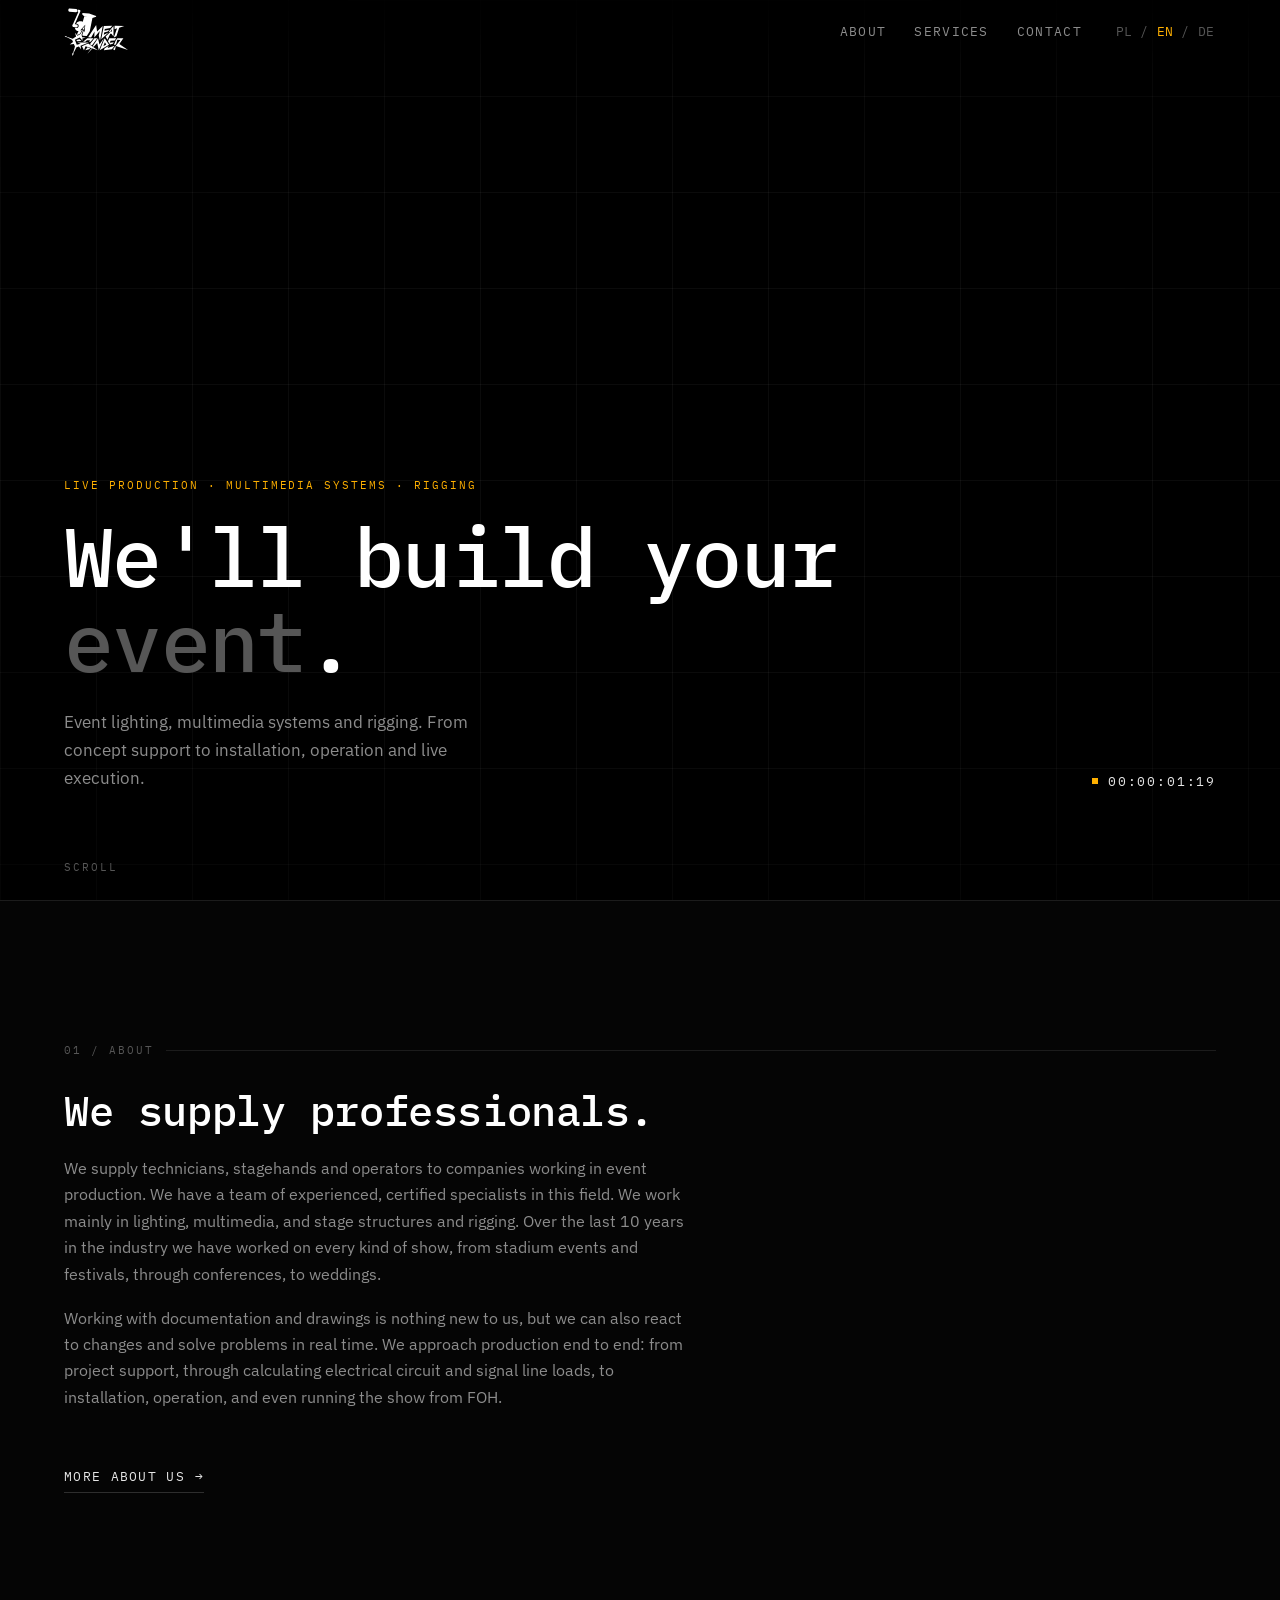
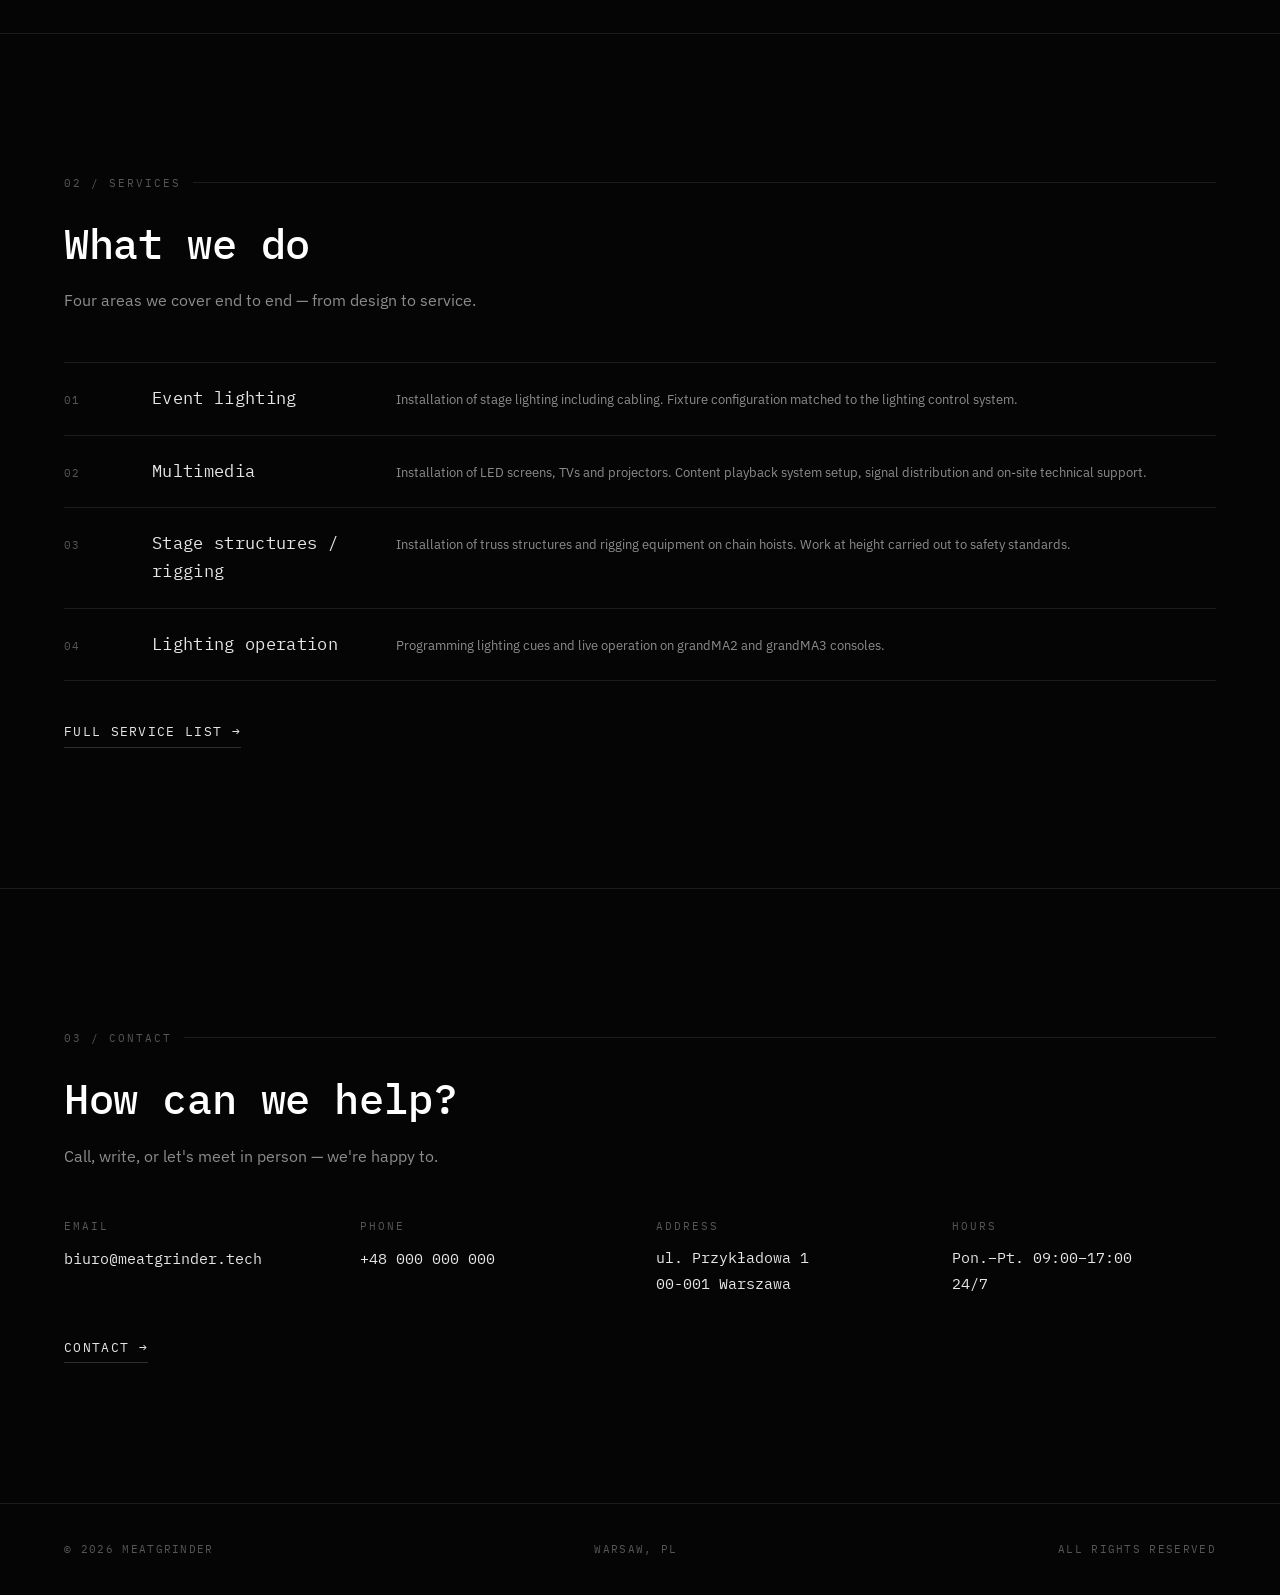
==== commit 63c86951: "Navbar: samo logo bez napisu, powiększone do 48 px Co-Authored-By: Claude Opus 5.5 <noreply@anthropi" ====
--- a/index.html
+++ b/index.html
@@ -4,7 +4,7 @@
 <meta charset="utf-8">
 <meta name="viewport" content="width=device-width, initial-scale=1">
 <title> MEATGRINDER — technika eventowa</title>
-<meta name="description" content="Oświetlenie eventowe, systemy multimedialne, rigging. Koncepcja, montaż, realizacja, obsługa.">
+<meta name="description" content="Technika eventowa z Warszawy: oświetlenie eventowe, realizacja oświetlenia na grandMA2 i grandMA3, rigging. Technicy i stagehandzi na eventy w całej Polsce.">
 <meta name="theme-color" content="#050505">
 <link rel="icon" href="assets/img/favicon.svg" type="image/svg+xml">
 
@@ -43,7 +43,6 @@
 <header class="nav" id="nav">
   <a class="nav__brand" href="index.html" aria-label="MEATGRINDER — strona główna">
     <img class="nav__mark" src="assets/img/logo-mark.svg" alt="">
-    <span class="nav__word">MEATGRINDER</span>
   </a>
 
   <nav class="nav__links" id="navLinks" aria-label="Menu główne">
@@ -79,9 +78,9 @@
     <div class="hero__grid"></div>
 
     <div class="hero__inner">
-      <p class="hero__eyebrow" data-i18n="hero.eyebrow">Oświetlenie eventowe · Systemy multimedialne · Rigging</p>
+      <p class="hero__eyebrow" data-i18n="hero.eyebrow">Technika sceniczna · Systemy multimedialne · Rigging</p>
       <h1 class="hero__title" data-i18n="hero.title">Zbudujemy Twój <em>event</em>.</h1>
-      <p class="hero__sub" data-i18n="hero.sub">Oświetlenie eventowe, systemy multimedialne, i rigging. Od wsparcia koncepcyjnego, po montaż, obsługę i realizację.</p>
+      <p class="hero__sub" data-i18n="hero.sub">Oświetlenie eventowe, systemy multimedialne i rigging. Od wsparcia koncepcyjnego, po montaż, obsługę i realizację.</p>
     </div>
 
     <div class="hero__tc" id="tc" aria-hidden="true"><b>00:00:00:00</b></div>
@@ -93,11 +92,11 @@
     <div class="wrap">
       <p class="label" data-i18n="about.label">01 / O nas</p>
       <div class="section__head">
-        <h2 class="section__title" data-i18n="about.title">Inżynieria, nie improwizacja.</h2>
+        <h2 class="section__title" data-i18n="about.title">Zapewniamy profesjonalistów.</h2>
       </div>
       <div class="section__body">
-        <p class="section__lead" data-i18n="about.p1">Pracujemy na styku sceny i instalacji: nagłośnienie, oświetlenie, wideo i LED, a do tego warstwa, o której nikt nie pamięta do momentu awarii — sieć, zasilanie i sterowanie.</p>
-        <p data-i18n="about.p2">Każdą realizację zaczynamy od dokumentacji: schemat sygnałowy, lista sprzętu, plan obciążeń i rozpiska ekipy.</p>
+        <p class="section__lead" data-i18n="about.p1">Dostarczamy techników, stagehandów i realizatorów dla firm zajmujących się techniką eventową. Dysponujemy zespołem doświadczonych, certyfikowanych specjalistów w tej dziedzinie. Działamy przede wszystkim w obszarze oświetlenia, multimediów i konstrukcji scenicznych oraz riggingu. Przez ostatnie 10 lat w branży pracowaliśmy przy wszelkiego rodzaju sztukach, od wydarzeń stadionowych i festiwali, przez konferencje, po wesela.</p>
+        <p data-i18n="about.p2">Nie jest nam obca praca z dokumentacją i rysunkami, natomiast potrafimy też reagować na zmiany i rozwiązywać problemy w czasie rzeczywistym. Do produkcji podchodzimy kompleksowo, od wsparcia przy projekcie, przez policzenie obciążeń obwodów elektrycznych oraz linii sygnałowych, po montaż, obsługę czy nawet realizację wydarzenia z poziomu FOHa.</p>
       </div>
       <a class="more" href="o-nas.html"><span data-i18n="about.more">Więcej o firmie</span> →</a>
     </div>
@@ -109,29 +108,29 @@
       <p class="label" data-i18n="offer.label">02 / Oferta</p>
       <div class="section__head">
         <h2 class="section__title" data-i18n="offer.title">Zakres usług</h2>
-        <p class="section__lead" data-i18n="offer.lead">Sześć obszarów, w których pracujemy kompleksowo — od projektu po serwis.</p>
+        <p class="section__lead" data-i18n="offer.lead">Cztery obszary, w których pracujemy kompleksowo — od projektu po serwis.</p>
       </div>
 
       <ul class="services">
         <li>
           <span class="services__idx">01</span>
           <span class="services__name" data-i18n="svc.1.name">Oświetlenie eventowe</span>
-          <span class="services__desc" data-i18n="svc.1.desc">Nagłośnienie, oświetlenie i wideo dla koncertów, konferencji i eventów firmowych.</span>
+          <span class="services__desc" data-i18n="svc.1.desc">Montaż oświetlenia scenicznego wraz z okablowaniem. Konfiguracja urządzeń zgodnie z systemem sterowania oświetleniem.</span>
         </li>
         <li>
           <span class="services__idx">02</span>
           <span class="services__name" data-i18n="svc.2.name">Multimedia</span>
-          <span class="services__desc" data-i18n="svc.2.desc">Dobór rastra, konstrukcja, procesing i kalibracja.</span>
+          <span class="services__desc" data-i18n="svc.2.desc">Montaż ekranów LED, telewizorów i projektorów. Konfiguracja systemów odtwarzania treści, dystrybucja sygnału i obsługa techniczna na miejscu.</span>
         </li>
         <li>
           <span class="services__idx">03</span>
           <span class="services__name" data-i18n="svc.3.name">Konstrukcje sceniczne / rigging</span>
-          <span class="services__desc" data-i18n="svc.3.desc">Sale konferencyjne, audytoria i przestrzenie komercyjne.</span>
+          <span class="services__desc" data-i18n="svc.3.desc">Montaż konstrukcji z kratownicy i podwieszanie sprzętu na wciągarkach. Prace wysokościowe z zachowaniem zasad bezpieczeństwa.</span>
         </li>
         <li>
           <span class="services__idx">04</span>
           <span class="services__name" data-i18n="svc.4.name">Realizacja oświetlenia</span>
-          <span class="services__desc" data-i18n="svc.4.desc">Sieci LAN/VLAN pod transmisję AV, CCTV, kontrola dostępu.</span>
+          <span class="services__desc" data-i18n="svc.4.desc">Programowanie scen świetlnych i realizacja na żywo na konsoletach grandMA2 i grandMA3.</span>
         </li>
         <!--<li>
           <span class="services__idx">05</span>
@@ -154,8 +153,8 @@
     <div class="wrap">
       <p class="label" data-i18n="contact.label">03 / Kontakt</p>
       <div class="section__head">
-        <h2 class="section__title" data-i18n="contact.title">Napisz, co masz do zrobienia.</h2>
-        <p class="section__lead" data-i18n="contact.lead">Odpowiadamy w ciągu jednego dnia roboczego.</p>
+        <h2 class="section__title" data-i18n="contact.title">W czym możemy Ci pomóc?</h2>
+        <p class="section__lead" data-i18n="contact.lead">Zadzwoń, napisz, chętnie też spotkamy się na żywo!</p>
       </div>
 
       <div class="contact">
--- a/assets/css/style.css
+++ b/assets/css/style.css
@@ -135,15 +135,7 @@
   gap: 10px;
   margin-right: auto;
 }
-.nav__mark { width: 22px; height: 22px; }
-.nav__word {
-  font-family: var(--mono);
-  font-size: 0.9375rem;
-  font-weight: 600;
-  letter-spacing: 0.22em;
-  text-transform: uppercase;
-}
-.nav__word span { color: var(--text-faint); font-weight: 400; }
+.nav__mark { height: 48px; width: auto; }
 
 .nav__links { position: relative; display: flex; gap: 28px; }
 .nav__links a {
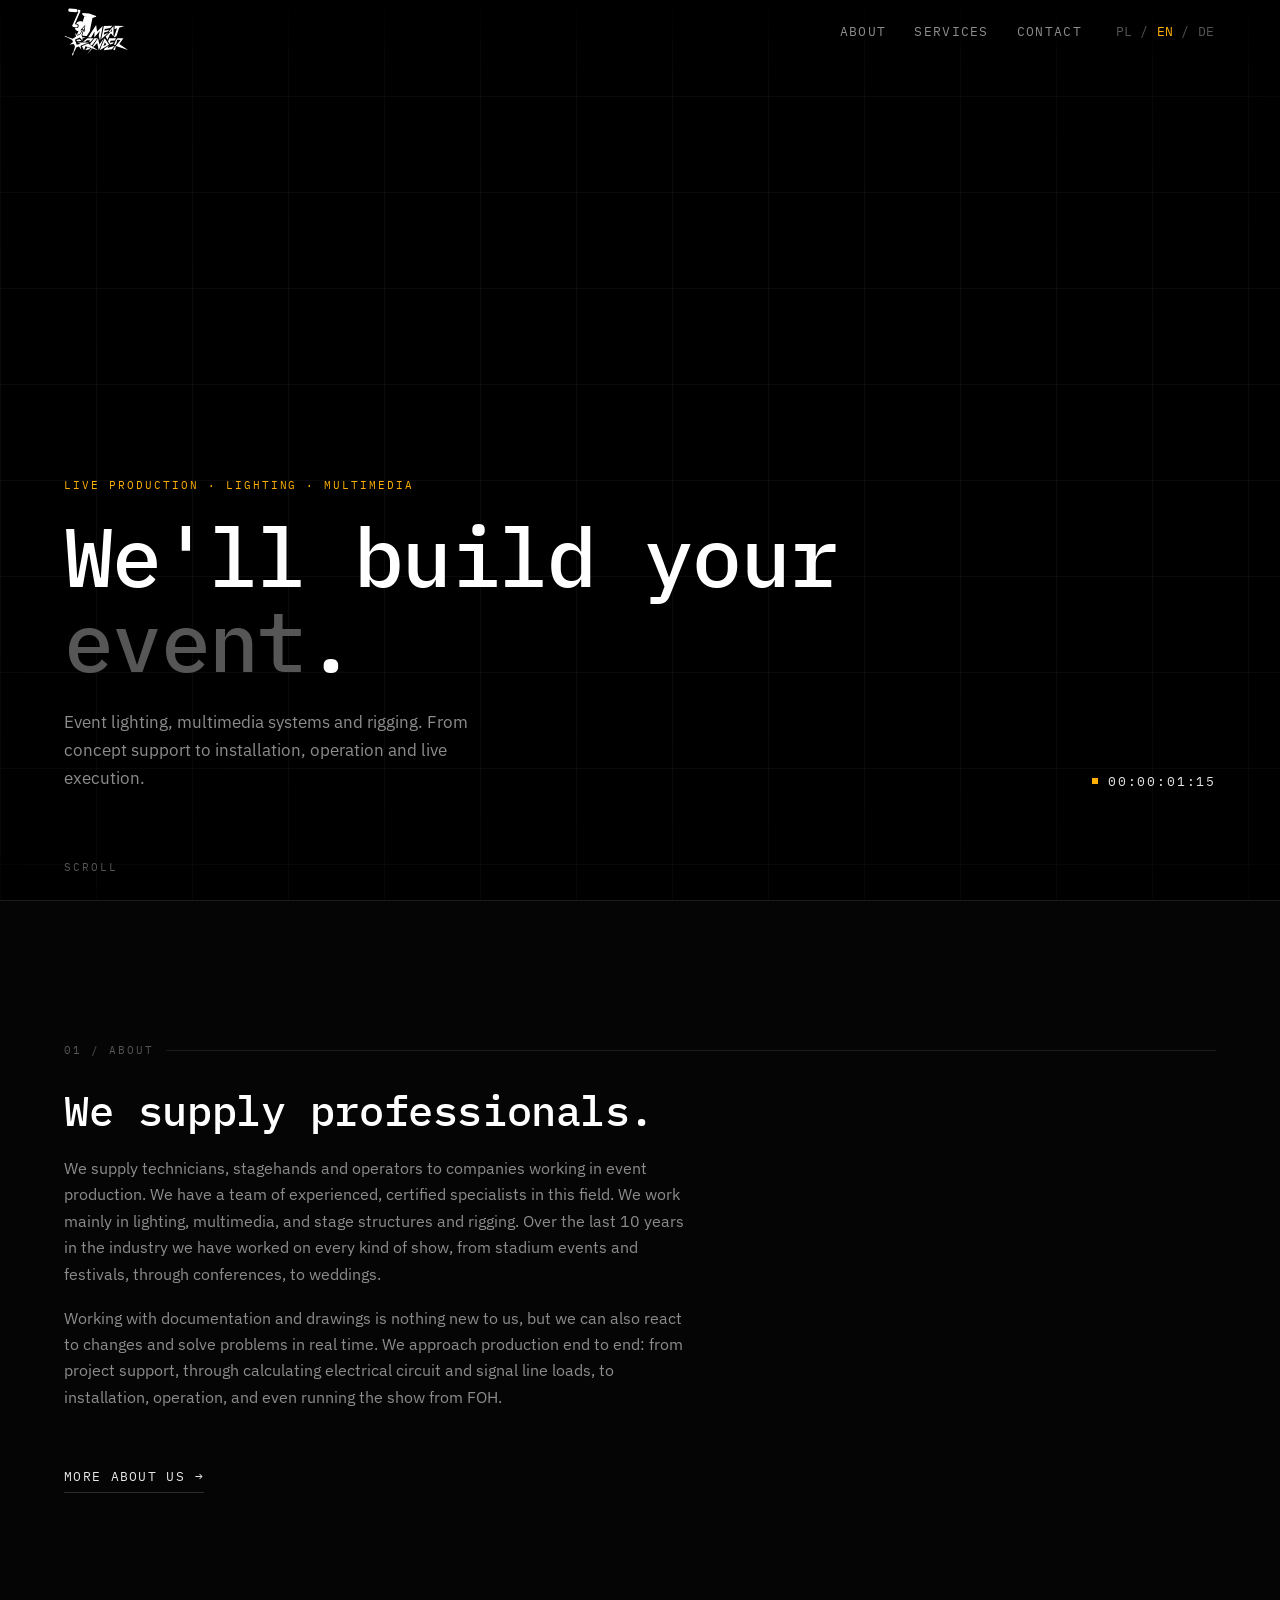
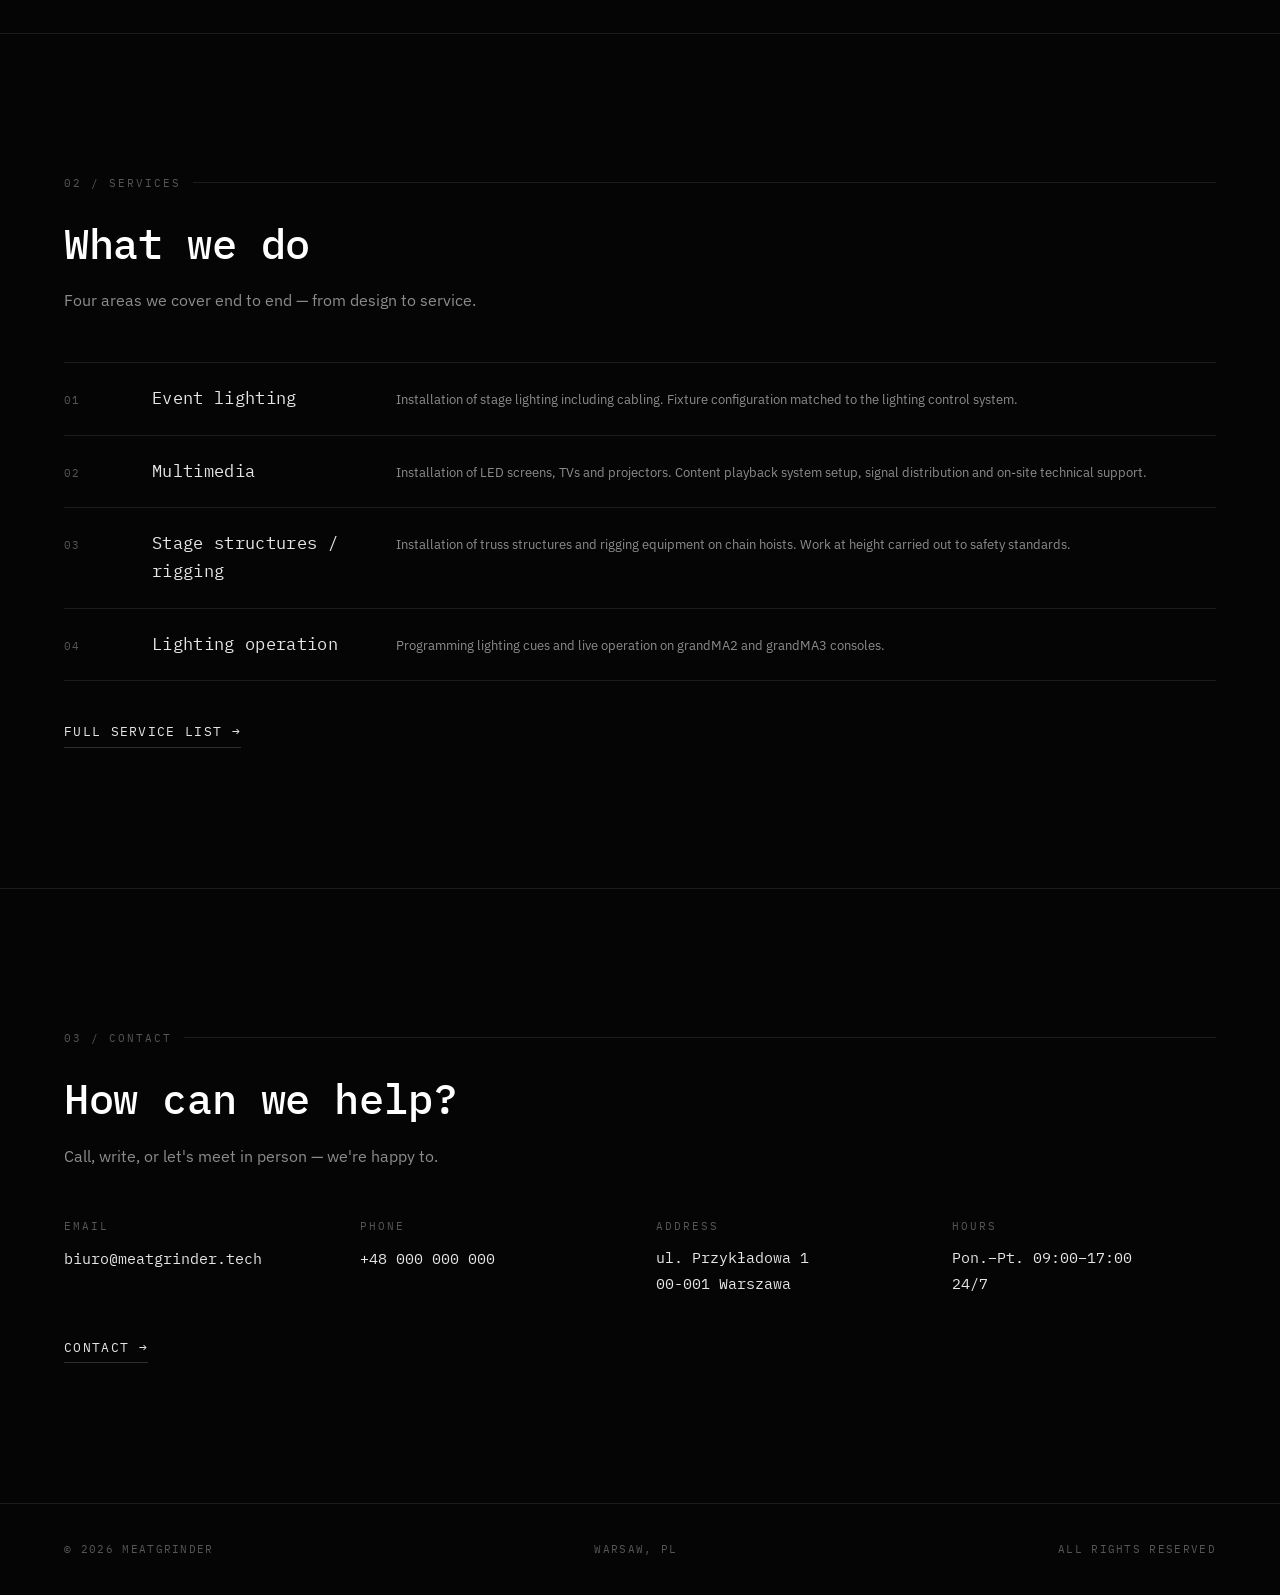
==== commit 4254d2d6: "Synchronizacja EN/DE i fallbacku HTML: hero.eyebrow, p.about.b3 Co-Authored-By: Claude Opus 5.5 <nor" ====
--- a/index.html
+++ b/index.html
@@ -78,7 +78,7 @@
     <div class="hero__grid"></div>
 
     <div class="hero__inner">
-      <p class="hero__eyebrow" data-i18n="hero.eyebrow">Technika sceniczna · Systemy multimedialne · Rigging</p>
+      <p class="hero__eyebrow" data-i18n="hero.eyebrow">Technika sceniczna · Oświetlenie · Multimedia</p>
       <h1 class="hero__title" data-i18n="hero.title">Zbudujemy Twój <em>event</em>.</h1>
       <p class="hero__sub" data-i18n="hero.sub">Oświetlenie eventowe, systemy multimedialne i rigging. Od wsparcia koncepcyjnego, po montaż, obsługę i realizację.</p>
     </div>
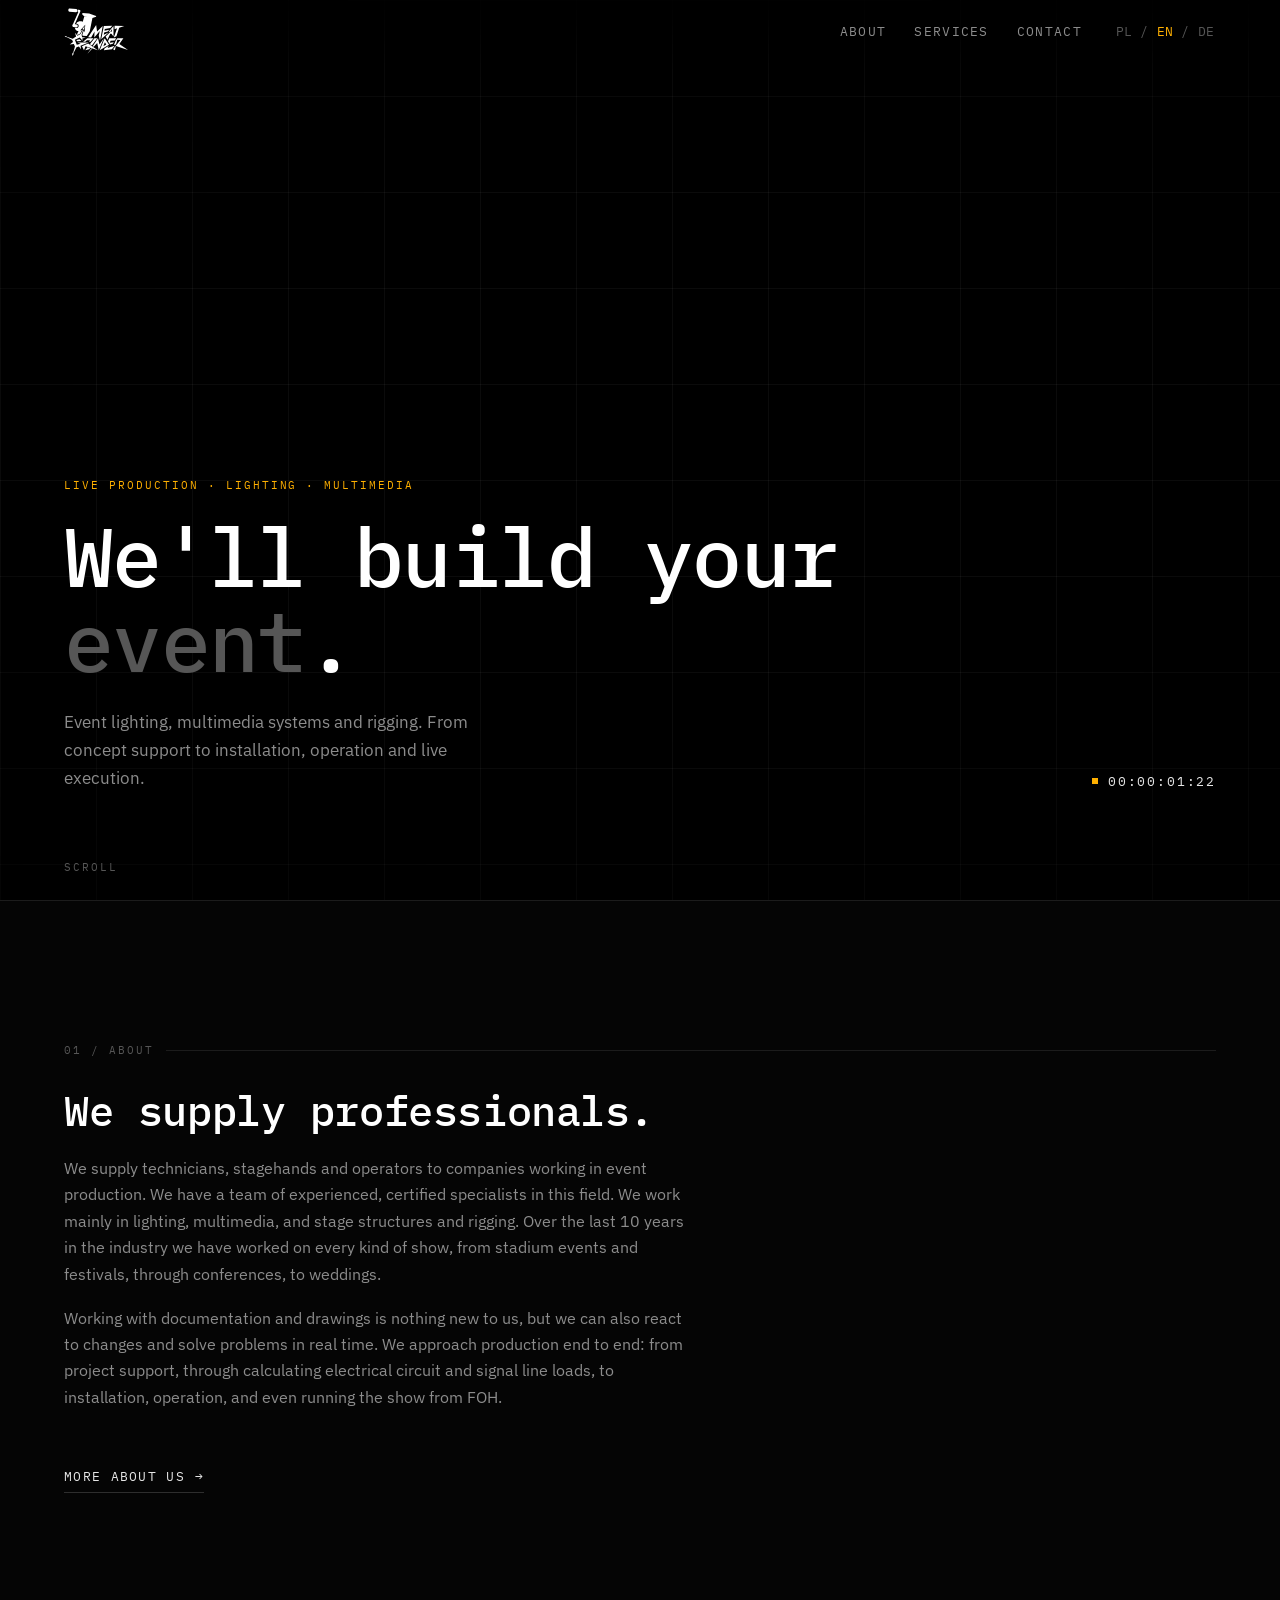
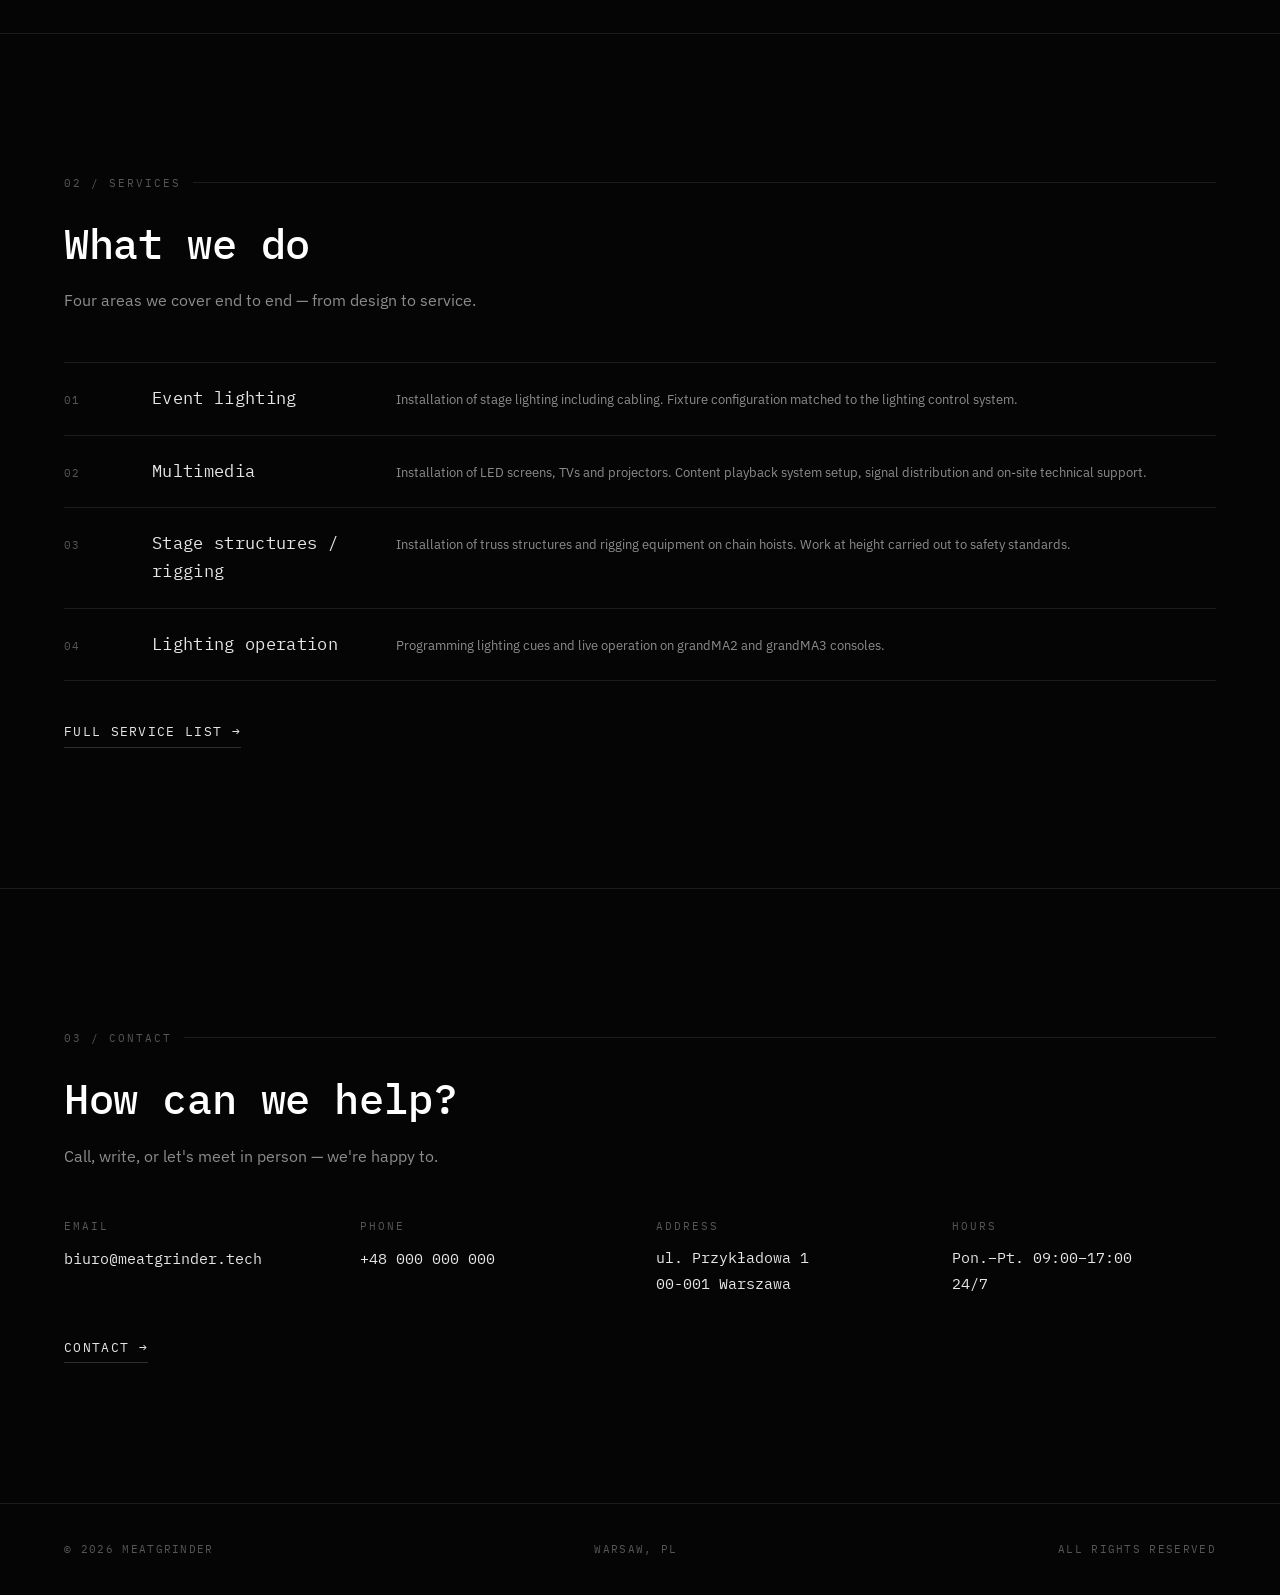
==== commit 02ba6668: "Favicona PNG i Apple Touch Icon jako uzupełnienie SVG Co-Authored-By: Claude Opus 5.5 <noreply@anthr" ====
--- a/index.html
+++ b/index.html
@@ -7,6 +7,8 @@
 <meta name="description" content="Technika eventowa z Warszawy: oświetlenie eventowe, realizacja oświetlenia na grandMA2 i grandMA3, rigging. Technicy i stagehandzi na eventy w całej Polsce.">
 <meta name="theme-color" content="#050505">
 <link rel="icon" href="assets/img/favicon.svg" type="image/svg+xml">
+<link rel="icon" href="assets/img/favicon.png" type="image/png" sizes="64x64">
+<link rel="apple-touch-icon" href="assets/img/apple-touch-icon.png">
 
 <!-- Open Graph -->
 <meta property="og:title" content="MEATGRINDER">
